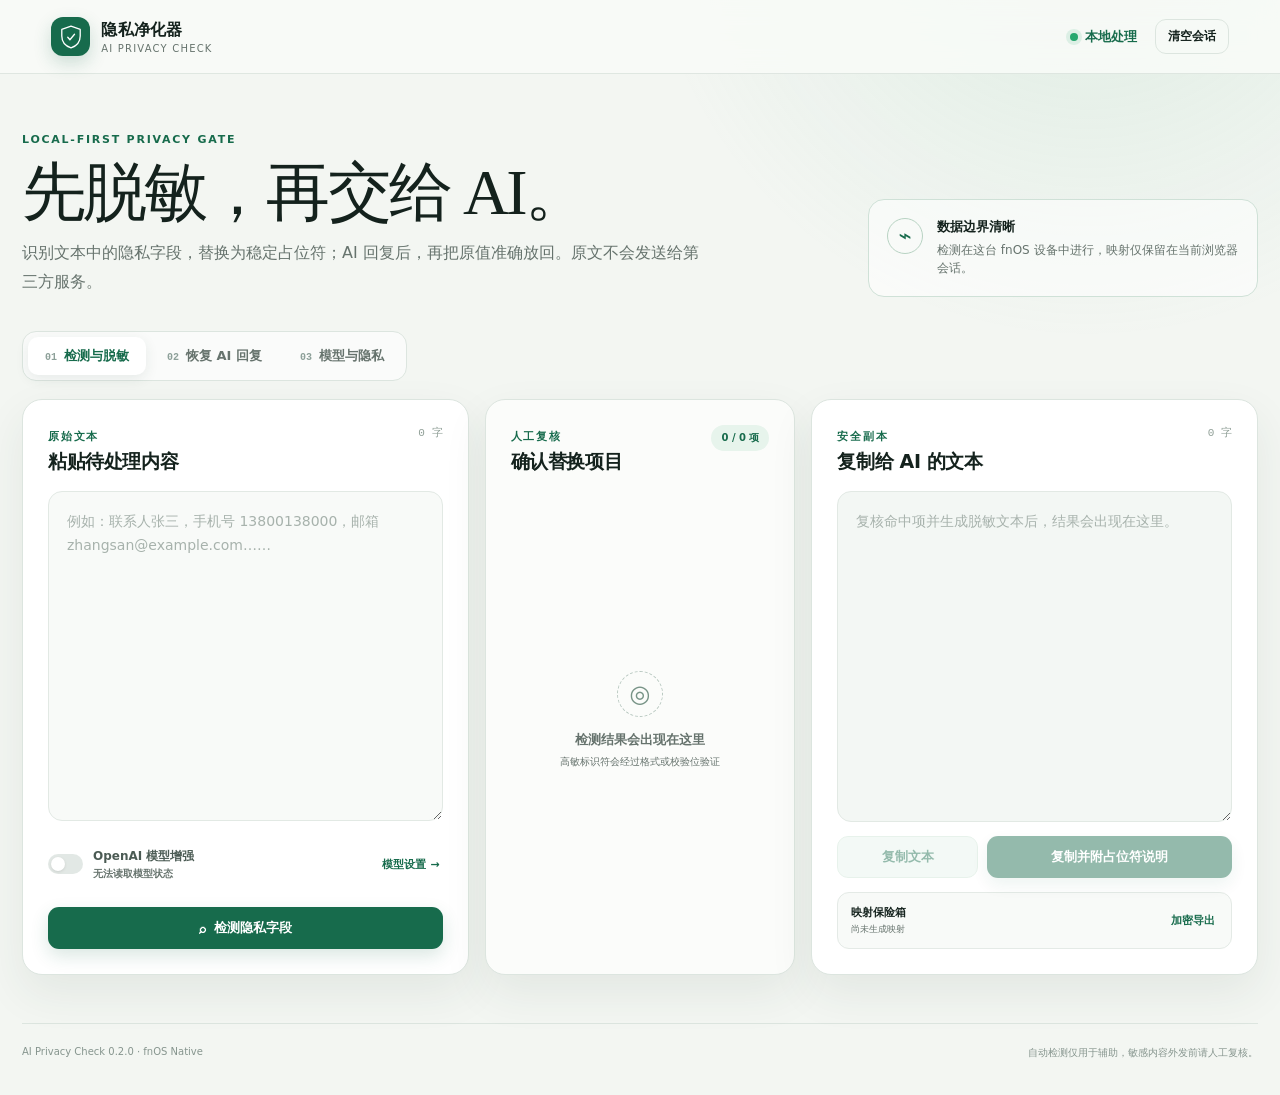
==== packaging/ai-privacy-check/app/server/web/index.html @ 6beb7c3d "feat: initial release of AI Privacy Check for fnOS (v0.2.0)" ====
<!doctype html>
<html lang="zh-CN">
  <head>
    <meta charset="utf-8" />
    <meta name="viewport" content="width=device-width, initial-scale=1" />
    <meta name="color-scheme" content="light" />
    <meta name="description" content="在 fnOS 本地检测、脱敏并恢复中英文隐私字段。" />
    <title>隐私净化器 · AI Privacy Check</title>
    <link rel="stylesheet" href="styles.css" />
    <script src="app.js" defer></script>
  </head>
  <body>
    <div class="page-shell">
      <header class="topbar">
        <a class="brand" href="./" aria-label="隐私净化器首页">
          <span class="brand-mark" aria-hidden="true">
            <svg viewBox="0 0 48 48" role="img">
              <path d="M24 4 41 10v12c0 11-6.8 18.5-17 22C13.8 40.5 7 33 7 22V10l17-6Z" />
              <path d="M18 24.5 22 29l8.5-10" />
            </svg>
          </span>
          <span><strong>隐私净化器</strong><small>AI Privacy Check</small></span>
        </a>
        <div class="topbar-actions">
          <span class="local-status"><i></i>本地处理</span>
          <button class="button button-ghost button-small" id="clearAllButton" type="button">清空会话</button>
        </div>
      </header>

      <main>
        <section class="hero">
          <div class="hero-copy">
            <span class="eyebrow">LOCAL-FIRST PRIVACY GATE</span>
            <h1>先脱敏，再交给 AI。</h1>
            <p>识别文本中的隐私字段，替换为稳定占位符；AI 回复后，再把原值准确放回。原文不会发送给第三方服务。</p>
          </div>
          <div class="privacy-proof" aria-label="隐私边界">
            <span class="proof-icon" aria-hidden="true">⌁</span>
            <div><strong>数据边界清晰</strong><small>检测在这台 fnOS 设备中进行，映射仅保留在当前浏览器会话。</small></div>
          </div>
        </section>

        <nav class="view-tabs" aria-label="工作区">
          <button class="view-tab is-active" data-view="mask" type="button"><span>01</span>检测与脱敏</button>
          <button class="view-tab" data-view="restore" type="button"><span>02</span>恢复 AI 回复</button>
          <button class="view-tab" data-view="model" type="button"><span>03</span>模型与隐私</button>
        </nav>

        <section class="view is-active" id="maskView">
          <div class="workspace-grid">
            <article class="panel input-panel">
              <div class="panel-heading">
                <div><span class="step-label">原始文本</span><h2>粘贴待处理内容</h2></div>
                <span class="counter" id="sourceCounter">0 字</span>
              </div>
              <textarea id="sourceText" spellcheck="false" placeholder="例如：联系人张三，手机号 13800138000，邮箱 zhangsan@example.com……"></textarea>
              <div class="engine-row">
                <label class="switch-label" for="useModelToggle">
                  <input id="useModelToggle" type="checkbox" disabled />
                  <span class="switch" aria-hidden="true"></span>
                  <span><strong>OpenAI 模型增强</strong><small id="modelInlineStatus">正在检查模型状态…</small></span>
                </label>
                <button class="text-button" id="goModelButton" type="button">模型设置 →</button>
              </div>
              <button class="button button-primary button-wide" id="detectButton" type="button">
                <span aria-hidden="true">⌕</span> 检测隐私字段
              </button>
            </article>

            <aside class="panel review-panel">
              <div class="panel-heading">
                <div><span class="step-label">人工复核</span><h2>确认替换项目</h2></div>
                <span class="count-pill" id="entityCount">0 项</span>
              </div>
              <div class="empty-state" id="entityEmpty">
                <span aria-hidden="true">◎</span>
                <p>检测结果会出现在这里</p>
                <small>高敏标识符会经过格式或校验位验证</small>
              </div>
              <div class="entity-list" id="entityList" aria-live="polite"></div>
              <div class="review-footer" id="reviewFooter" hidden>
                <button class="text-button" id="selectAllButton" type="button">全部选择</button>
                <button class="text-button" id="selectNoneButton" type="button">全部取消</button>
              </div>
            </aside>

            <article class="panel output-panel">
              <div class="panel-heading">
                <div><span class="step-label">安全副本</span><h2>复制给 AI 的文本</h2></div>
                <span class="counter" id="redactedCounter">0 字</span>
              </div>
              <textarea id="redactedText" readonly spellcheck="false" placeholder="复核命中项并生成脱敏文本后，结果会出现在这里。"></textarea>
              <div class="output-actions">
                <button class="button button-secondary" id="copyRedactedButton" type="button" disabled>复制文本</button>
                <button class="button button-primary" id="copyPromptButton" type="button" disabled>复制并附占位符说明</button>
              </div>
              <div class="vault-strip">
                <div><strong>映射保险箱</strong><small id="vaultSummary">尚未生成映射</small></div>
                <button class="text-button" id="exportVaultButton" type="button" disabled>加密导出</button>
              </div>
            </article>
          </div>
          <div class="notice" id="detectionNotice" hidden></div>
        </section>

        <section class="view" id="restoreView" hidden>
          <div class="restore-header">
            <div><span class="eyebrow">REHYDRATE SAFELY</span><h2>把隐私字段放回 AI 回复</h2><p>占位符必须保持原样。恢复在当前页面完成，不写入服务器数据库。</p></div>
            <span class="vault-badge" id="activeVaultBadge">当前会话：0 个映射</span>
          </div>
          <div class="restore-grid">
            <article class="panel">
              <div class="panel-heading"><div><span class="step-label">AI 回复</span><h2>粘贴包含占位符的回复</h2></div><span class="counter" id="replyCounter">0 字</span></div>
              <textarea id="replyText" spellcheck="false" placeholder="将 AI 返回的文本粘贴到这里……"></textarea>
              <button class="button button-primary button-wide" id="restoreButton" type="button">恢复隐私字段</button>
            </article>
            <article class="panel restored-panel">
              <div class="panel-heading"><div><span class="step-label">恢复结果</span><h2>仅在本地查看与复制</h2></div><span class="counter" id="restoredCounter">0 字</span></div>
              <textarea id="restoredText" readonly spellcheck="false" placeholder="恢复后的内容会出现在这里。"></textarea>
              <button class="button button-secondary button-wide" id="copyRestoredButton" type="button" disabled>复制恢复结果</button>
              <div class="restore-report" id="restoreReport" hidden></div>
            </article>
          </div>

          <details class="vault-import panel">
            <summary><span>没有当前映射？</span> 导入加密保险箱</summary>
            <div class="vault-form">
              <label>保险箱文件<input id="vaultFile" type="file" accept="application/json,.aipvault.json" /></label>
              <label>保险箱密码<input id="vaultPassword" type="password" autocomplete="new-password" placeholder="至少 10 个字符" /></label>
              <button class="button button-secondary" id="importVaultButton" type="button">解锁并导入</button>
            </div>
            <p class="form-help">保险箱使用 PBKDF2-SHA256 与 AES-256-GCM 加密。密码不会离开此浏览器页面，也无法找回。</p>
          </details>
        </section>

        <section class="view" id="modelView" hidden>
          <div class="model-grid">
            <article class="panel model-card">
              <span class="eyebrow">OPTIONAL LOCAL MODEL</span>
              <div class="model-title-row"><div><h2>OpenAI Privacy Filter</h2><p>1.5B 参数 MoE 隐私片段分类模型</p></div><span class="status-badge" id="modelStatusBadge">检查中</span></div>
              <div class="model-facts">
                <div><span>运行位置</span><strong>fnOS 本机</strong></div>
                <div><span>权重大小</span><strong>约 2.8 GB</strong></div>
                <div><span>运行设备</span><strong>CPU（默认）</strong></div>
                <div><span>许可证</span><strong>Apache-2.0</strong></div>
              </div>
              <p class="model-detail" id="modelDetail">正在读取模型状态…</p>
              <button class="button button-primary button-wide" id="installModelButton" type="button" disabled>安装模型增强</button>
              <p class="form-help">首次安装还会下载 PyTorch 等依赖，建议预留 4–8 GB 磁盘与至少 4 GB 可用内存。安装完成后可离线推理。</p>
            </article>
            <article class="panel boundary-card">
              <span class="eyebrow">PRIVACY BOUNDARY</span>
              <h2>这款应用会做什么</h2>
              <ul class="boundary-list">
                <li><span>01</span><div><strong>中文规则始终可用</strong><p>身份证、银行卡、手机号等高敏字段优先使用格式与校验位识别。</p></div></li>
                <li><span>02</span><div><strong>模型只接收本地文本</strong><p>模型权重从 Hugging Face 下载；检测时不会调用 Hugging Face 或 OpenAI API。</p></div></li>
                <li><span>03</span><div><strong>不会承诺 100% 漏检率</strong><p>姓名、地址和专业领域标识符可能漏检或误检，发送前必须人工复核。</p></div></li>
                <li><span>04</span><div><strong>不保存原文与回复</strong><p>服务不建立文本数据库、不记录请求正文；刷新页面会丢失当前映射。</p></div></li>
              </ul>
            </article>
          </div>
          <details class="install-log panel" id="installLogPanel">
            <summary>模型安装日志</summary>
            <pre id="installLog">暂无日志</pre>
          </details>
        </section>
      </main>

      <footer><span>AI Privacy Check 0.2.0 · fnOS Native</span><span>自动检测仅用于辅助，敏感内容外发前请人工复核。</span></footer>
    </div>

    <dialog id="exportDialog">
      <form method="dialog" class="dialog-card">
        <button class="dialog-close" value="cancel" aria-label="关闭">×</button>
        <span class="eyebrow">ENCRYPTED VAULT</span>
        <h2>加密导出映射保险箱</h2>
        <p>用于稍后或在另一台设备恢复占位符。文件中不包含明文隐私字段。</p>
        <label>设置保险箱密码<input id="exportPassword" type="password" autocomplete="new-password" minlength="10" placeholder="至少 10 个字符" /></label>
        <label>再次输入密码<input id="exportPasswordConfirm" type="password" autocomplete="new-password" minlength="10" placeholder="再次输入" /></label>
        <div class="dialog-actions"><button class="button button-ghost" value="cancel">取消</button><button class="button button-primary" id="confirmExportButton" type="button">加密并下载</button></div>
      </form>
    </dialog>
    <div class="toast" id="toast" role="status" aria-live="polite"></div>
  </body>
</html>
---- packaging/ai-privacy-check/app/server/web/styles.css ----
:root {
  --ink: #14221d;
  --muted: #66736d;
  --line: #dce5df;
  --paper: #ffffff;
  --canvas: #f3f6f2;
  --green: #176b4c;
  --green-dark: #0e5138;
  --green-pale: #e7f4ec;
  --amber: #a45f08;
  --amber-pale: #fff3dc;
  --red: #a23b38;
  --shadow: 0 18px 45px rgba(36, 64, 51, 0.08);
  --radius: 20px;
  font-family: Inter, "SF Pro Display", "PingFang SC", "Microsoft YaHei", system-ui, sans-serif;
}

* { box-sizing: border-box; }
[hidden] { display: none !important; }
body { margin: 0; color: var(--ink); background: var(--canvas); min-width: 320px; }
button, textarea, input { font: inherit; }
button { color: inherit; }
.page-shell { min-height: 100vh; background: radial-gradient(circle at 85% -10%, rgba(121, 188, 153, .18), transparent 28rem), var(--canvas); }
.topbar { height: 74px; padding: 0 clamp(22px, 4vw, 64px); display: flex; align-items: center; justify-content: space-between; border-bottom: 1px solid rgba(30, 75, 53, .11); background: rgba(249, 251, 248, .88); backdrop-filter: blur(14px); position: sticky; top: 0; z-index: 10; }
.brand { display: inline-flex; gap: 11px; align-items: center; color: inherit; text-decoration: none; }
.brand-mark { width: 39px; height: 39px; display: grid; place-items: center; border-radius: 12px; background: var(--green); color: white; box-shadow: 0 7px 18px rgba(23, 107, 76, .2); }
.brand-mark svg { width: 26px; fill: none; stroke: currentColor; stroke-width: 2.4; stroke-linecap: round; stroke-linejoin: round; }
.brand strong, .brand small { display: block; }
.brand strong { font-size: 16px; letter-spacing: .02em; }
.brand small { margin-top: 2px; color: var(--muted); font-size: 10px; letter-spacing: .12em; text-transform: uppercase; }
.topbar-actions { display: flex; align-items: center; gap: 18px; }
.local-status { display: inline-flex; align-items: center; gap: 7px; font-size: 13px; color: var(--green); font-weight: 650; }
.local-status i { width: 8px; height: 8px; border-radius: 50%; background: #25a76e; box-shadow: 0 0 0 4px rgba(37, 167, 110, .12); }
main { width: min(1480px, calc(100% - 44px)); margin: 0 auto; padding: 54px 0 48px; }
.hero { display: flex; justify-content: space-between; align-items: end; gap: 32px; margin-bottom: 34px; }
.hero-copy { max-width: 740px; }
.eyebrow, .step-label { color: var(--green); font-size: 11px; line-height: 1.3; letter-spacing: .16em; font-weight: 800; text-transform: uppercase; }
.hero h1 { margin: 12px 0 13px; font-family: Georgia, "Noto Serif SC", serif; font-weight: 500; font-size: clamp(38px, 5vw, 65px); letter-spacing: -.045em; line-height: 1.05; }
.hero p { margin: 0; max-width: 680px; font-size: 16px; line-height: 1.8; color: var(--muted); }
.privacy-proof { width: min(390px, 32vw); display: flex; gap: 14px; padding: 18px; border: 1px solid #cfe1d7; border-radius: 16px; background: rgba(255,255,255,.58); }
.proof-icon { flex: 0 0 36px; height: 36px; display: grid; place-items: center; color: var(--green); border: 1px solid #b8d3c3; border-radius: 50%; font-size: 22px; }
.privacy-proof strong, .privacy-proof small { display: block; }
.privacy-proof strong { font-size: 13px; }
.privacy-proof small { margin-top: 5px; color: var(--muted); font-size: 12px; line-height: 1.55; }
.view-tabs { display: flex; gap: 4px; padding: 5px; width: fit-content; margin-bottom: 18px; border: 1px solid var(--line); background: rgba(255,255,255,.62); border-radius: 14px; }
.view-tab { padding: 10px 17px; border: 0; border-radius: 10px; background: transparent; cursor: pointer; font-weight: 680; font-size: 13px; color: var(--muted); transition: .18s ease; }
.view-tab span { margin-right: 7px; font-family: ui-monospace, monospace; font-size: 10px; color: #8da099; }
.view-tab:hover { color: var(--ink); background: rgba(255,255,255,.7); }
.view-tab.is-active { color: var(--green); background: var(--paper); box-shadow: 0 4px 14px rgba(35, 64, 51, .09); }
.view[hidden] { display: none; }
.workspace-grid { display: grid; grid-template-columns: minmax(0, 1.12fr) minmax(300px, .78fr) minmax(0, 1.12fr); gap: 16px; align-items: stretch; }
.panel { background: var(--paper); border: 1px solid var(--line); border-radius: var(--radius); box-shadow: var(--shadow); }
.workspace-grid > .panel { min-height: 560px; padding: 25px; display: flex; flex-direction: column; }
.panel-heading { display: flex; align-items: start; justify-content: space-between; gap: 18px; margin-bottom: 17px; }
.panel-heading h2, .restore-header h2, .model-card h2, .boundary-card h2, dialog h2 { margin: 5px 0 0; font-size: 19px; line-height: 1.3; letter-spacing: -.02em; }
.counter { color: #91a098; font-family: ui-monospace, SFMono-Regular, monospace; font-size: 11px; white-space: nowrap; }
textarea { width: 100%; min-height: 330px; flex: 1; resize: vertical; padding: 18px; color: var(--ink); background: #f8faf8; border: 1px solid #e2e9e4; border-radius: 14px; outline: none; line-height: 1.7; font-size: 14px; transition: .18s ease; }
textarea:focus { border-color: #72aa8d; box-shadow: 0 0 0 4px rgba(52, 135, 94, .1); background: white; }
textarea::placeholder, input::placeholder { color: #a7b2ac; }
textarea[readonly] { background: #f3f7f4; }
.engine-row { min-height: 58px; margin: 14px 0; display: flex; align-items: center; justify-content: space-between; gap: 12px; }
.switch-label { display: flex; align-items: center; gap: 10px; cursor: pointer; }
.switch-label input { position: absolute; opacity: 0; pointer-events: none; }
.switch { width: 35px; height: 20px; padding: 3px; border-radius: 999px; background: #ccd7d1; transition: .2s ease; }
.switch::after { content: ""; display: block; width: 14px; height: 14px; border-radius: 50%; background: white; box-shadow: 0 1px 3px rgba(0,0,0,.22); transition: .2s ease; }
.switch-label input:checked + .switch { background: var(--green); }
.switch-label input:checked + .switch::after { transform: translateX(15px); }
.switch-label input:focus-visible + .switch { outline: 3px solid rgba(23,107,76,.2); }
.switch-label input:disabled + .switch { opacity: .55; }
.switch-label strong, .switch-label small { display: block; }
.switch-label strong { font-size: 12px; }
.switch-label small { margin-top: 2px; color: var(--muted); font-size: 10px; }
.button { display: inline-flex; align-items: center; justify-content: center; gap: 8px; border: 1px solid transparent; border-radius: 11px; padding: 11px 16px; cursor: pointer; font-size: 13px; font-weight: 730; transition: transform .16s ease, background .16s ease, opacity .16s ease; }
.button:hover:not(:disabled) { transform: translateY(-1px); }
.button:active:not(:disabled) { transform: translateY(0); }
.button:disabled { opacity: .46; cursor: not-allowed; }
.button-primary { color: white; background: var(--green); box-shadow: 0 7px 18px rgba(23,107,76,.16); }
.button-primary:hover:not(:disabled) { background: var(--green-dark); }
.button-secondary { color: var(--green); background: var(--green-pale); border-color: #cce3d5; }
.button-ghost { background: transparent; border-color: var(--line); }
.button-small { padding: 8px 12px; font-size: 12px; }
.button-wide { width: 100%; }
.text-button { padding: 3px; border: 0; background: transparent; color: var(--green); cursor: pointer; font-size: 11px; font-weight: 720; white-space: nowrap; }
.count-pill, .vault-badge, .status-badge { display: inline-flex; align-items: center; border-radius: 999px; padding: 6px 10px; color: var(--green); background: var(--green-pale); font-size: 10px; font-weight: 760; white-space: nowrap; }
.review-panel { background: #fbfcfa; }
.empty-state { flex: 1; display: grid; place-content: center; text-align: center; color: var(--muted); }
.empty-state span { width: 46px; height: 46px; display: grid; place-items: center; margin: 0 auto 8px; border: 1px dashed #b8c8c0; border-radius: 50%; color: #789487; font-size: 24px; }
.empty-state p { margin: 6px 0; font-size: 13px; font-weight: 680; }
.empty-state small { font-size: 10px; }
.entity-list { display: flex; flex-direction: column; gap: 9px; overflow: auto; max-height: 435px; padding-right: 3px; }
.entity-card { display: grid; grid-template-columns: 20px 1fr; gap: 9px; padding: 11px; border: 1px solid #e1e8e3; border-radius: 12px; background: white; }
.entity-card:has(input[type="checkbox"]:checked) { border-color: #bdd8c8; background: #f7fbf8; }
.entity-card input[type="checkbox"] { width: 15px; height: 15px; margin-top: 3px; accent-color: var(--green); }
.entity-main { min-width: 0; }
.entity-top { display: flex; justify-content: space-between; align-items: center; gap: 8px; }
.entity-type { color: var(--green); font-size: 10px; font-weight: 790; }
.entity-score { color: #8c9b94; font-family: ui-monospace, monospace; font-size: 9px; }
.entity-value { display: block; margin: 5px 0 7px; overflow: hidden; text-overflow: ellipsis; white-space: nowrap; font-size: 12px; font-weight: 650; }
.entity-replacement { width: 100%; height: 30px; padding: 5px 8px; border: 1px solid #dce6e0; border-radius: 7px; color: #426458; background: white; font-family: ui-monospace, "PingFang SC", monospace; font-size: 9px; outline: none; }
.entity-replacement:focus { border-color: #70a98b; }
.source-tags { margin-top: 5px; color: #93a199; font-size: 9px; }
.review-footer { margin-top: auto; padding-top: 14px; display: flex; justify-content: space-between; }
.output-actions { display: grid; grid-template-columns: .8fr 1.4fr; gap: 9px; margin-top: 14px; }
.vault-strip { margin-top: 14px; padding: 12px 13px; display: flex; justify-content: space-between; align-items: center; gap: 10px; border-radius: 12px; background: #f8faf8; border: 1px solid #e4eae6; }
.vault-strip strong, .vault-strip small { display: block; }
.vault-strip strong { font-size: 11px; }
.vault-strip small { margin-top: 3px; color: var(--muted); font-size: 9px; }
.notice { margin-top: 14px; padding: 13px 16px; border-radius: 12px; border: 1px solid #efd49e; color: #744606; background: var(--amber-pale); font-size: 12px; line-height: 1.6; }
.notice.is-error { border-color: #e7b9b6; color: var(--red); background: #fff0ef; }
.restore-header { display: flex; align-items: end; justify-content: space-between; gap: 24px; padding: 22px 4px 20px; }
.restore-header h2 { font-size: 28px; }
.restore-header p { margin: 8px 0 0; color: var(--muted); font-size: 13px; }
.restore-grid { display: grid; grid-template-columns: 1fr 1fr; gap: 16px; }
.restore-grid .panel { min-height: 490px; padding: 25px; display: flex; flex-direction: column; }
.restore-grid textarea { min-height: 310px; margin-bottom: 14px; }
.restore-report { margin-top: 12px; color: var(--muted); font-size: 11px; line-height: 1.55; }
.restore-report.is-warning { color: var(--amber); }
.vault-import { margin-top: 16px; padding: 0; box-shadow: none; }
.vault-import summary, .install-log summary { padding: 18px 22px; cursor: pointer; font-size: 12px; font-weight: 680; }
.vault-import summary span { color: var(--muted); font-weight: 500; }
.vault-form { display: grid; grid-template-columns: 1fr 1fr auto; gap: 12px; align-items: end; padding: 0 22px 5px; }
label { display: grid; gap: 6px; font-size: 11px; font-weight: 680; color: #4b5b54; }
input[type="password"], input[type="file"] { width: 100%; min-height: 40px; padding: 8px 11px; border: 1px solid var(--line); border-radius: 9px; background: white; outline: none; font-size: 12px; }
input:focus { border-color: #72aa8d; box-shadow: 0 0 0 3px rgba(52,135,94,.08); }
.form-help { margin: 9px 22px 19px; color: var(--muted); font-size: 10px; line-height: 1.55; }
.model-grid { display: grid; grid-template-columns: 1.05fr .95fr; gap: 16px; }
.model-grid > .panel { min-height: 480px; padding: 30px; }
.model-title-row { display: flex; align-items: start; justify-content: space-between; gap: 20px; margin: 12px 0 28px; }
.model-title-row h2 { font-size: 27px; }
.model-title-row p { margin: 7px 0 0; color: var(--muted); font-size: 12px; }
.status-badge { color: var(--amber); background: var(--amber-pale); }
.status-badge.is-ready { color: var(--green); background: var(--green-pale); }
.status-badge.is-error { color: var(--red); background: #fff0ef; }
.model-facts { display: grid; grid-template-columns: repeat(2, 1fr); border: 1px solid var(--line); border-radius: 14px; overflow: hidden; }
.model-facts div { padding: 14px; background: #f9fbf9; border-right: 1px solid var(--line); border-bottom: 1px solid var(--line); }
.model-facts div:nth-child(2n) { border-right: 0; }
.model-facts div:nth-child(n+3) { border-bottom: 0; }
.model-facts span, .model-facts strong { display: block; }
.model-facts span { color: var(--muted); font-size: 9px; letter-spacing: .05em; text-transform: uppercase; }
.model-facts strong { margin-top: 5px; font-size: 12px; }
.model-detail { min-height: 45px; margin: 24px 0 16px; color: var(--muted); font-size: 12px; line-height: 1.65; }
.model-card .form-help { margin: 11px 2px 0; }
.boundary-card h2 { margin: 11px 0 22px; font-size: 25px; }
.boundary-list { display: grid; gap: 0; margin: 0; padding: 0; list-style: none; }
.boundary-list li { display: grid; grid-template-columns: 35px 1fr; gap: 12px; padding: 15px 0; border-top: 1px solid var(--line); }
.boundary-list li > span { color: #91a49a; font-family: ui-monospace, monospace; font-size: 10px; }
.boundary-list strong { font-size: 12px; }
.boundary-list p { margin: 5px 0 0; color: var(--muted); font-size: 11px; line-height: 1.55; }
.install-log { margin-top: 16px; box-shadow: none; }
.install-log pre { margin: 0 22px 20px; padding: 15px; max-height: 230px; overflow: auto; border-radius: 10px; color: #b9ddc9; background: #15251e; font: 10px/1.65 ui-monospace, SFMono-Regular, monospace; white-space: pre-wrap; }
footer { width: min(1480px, calc(100% - 44px)); margin: 0 auto; padding: 22px 0 35px; display: flex; justify-content: space-between; gap: 20px; border-top: 1px solid var(--line); color: #86958e; font-size: 10px; }
dialog { width: min(460px, calc(100% - 30px)); padding: 0; border: 0; border-radius: 20px; color: var(--ink); box-shadow: 0 32px 100px rgba(15,44,31,.25); }
dialog::backdrop { background: rgba(13,30,22,.48); backdrop-filter: blur(4px); }
.dialog-card { position: relative; display: grid; gap: 15px; padding: 30px; }
.dialog-card p { margin: -7px 0 3px; color: var(--muted); font-size: 12px; line-height: 1.6; }
.dialog-close { position: absolute; right: 17px; top: 14px; border: 0; background: transparent; color: var(--muted); font-size: 25px; cursor: pointer; }
.dialog-actions { display: flex; justify-content: flex-end; gap: 8px; margin-top: 4px; }
.toast { position: fixed; left: 50%; bottom: 28px; z-index: 30; transform: translate(-50%, 30px); padding: 10px 15px; border-radius: 10px; color: white; background: #183329; box-shadow: 0 12px 35px rgba(0,0,0,.2); font-size: 12px; opacity: 0; pointer-events: none; transition: .22s ease; }
.toast.is-visible { opacity: 1; transform: translate(-50%, 0); }

@media (max-width: 1080px) {
  .workspace-grid { grid-template-columns: 1fr 1fr; }
  .review-panel { grid-column: 1 / -1; grid-row: 2; min-height: auto !important; }
  .entity-list { display: grid; grid-template-columns: repeat(2, 1fr); max-height: none; }
  .model-grid { grid-template-columns: 1fr; }
}

@media (max-width: 720px) {
  .topbar { height: 66px; padding: 0 16px; }
  .button-small, .local-status { display: none; }
  main { width: min(100% - 24px, 1480px); padding-top: 34px; }
  .hero { display: block; }
  .privacy-proof { width: 100%; margin-top: 22px; }
  .view-tabs { width: 100%; overflow-x: auto; }
  .view-tab { flex: 1; min-width: max-content; padding: 10px; }
  .workspace-grid, .restore-grid { grid-template-columns: 1fr; }
  .review-panel { grid-column: auto; grid-row: auto; }
  .workspace-grid > .panel, .restore-grid .panel { min-height: 480px; padding: 20px; }
  .entity-list { grid-template-columns: 1fr; }
  .restore-header { display: block; }
  .vault-badge { margin-top: 16px; }
  .vault-form { grid-template-columns: 1fr; }
  .model-grid > .panel { padding: 22px; }
  footer { width: calc(100% - 24px); display: grid; }
}
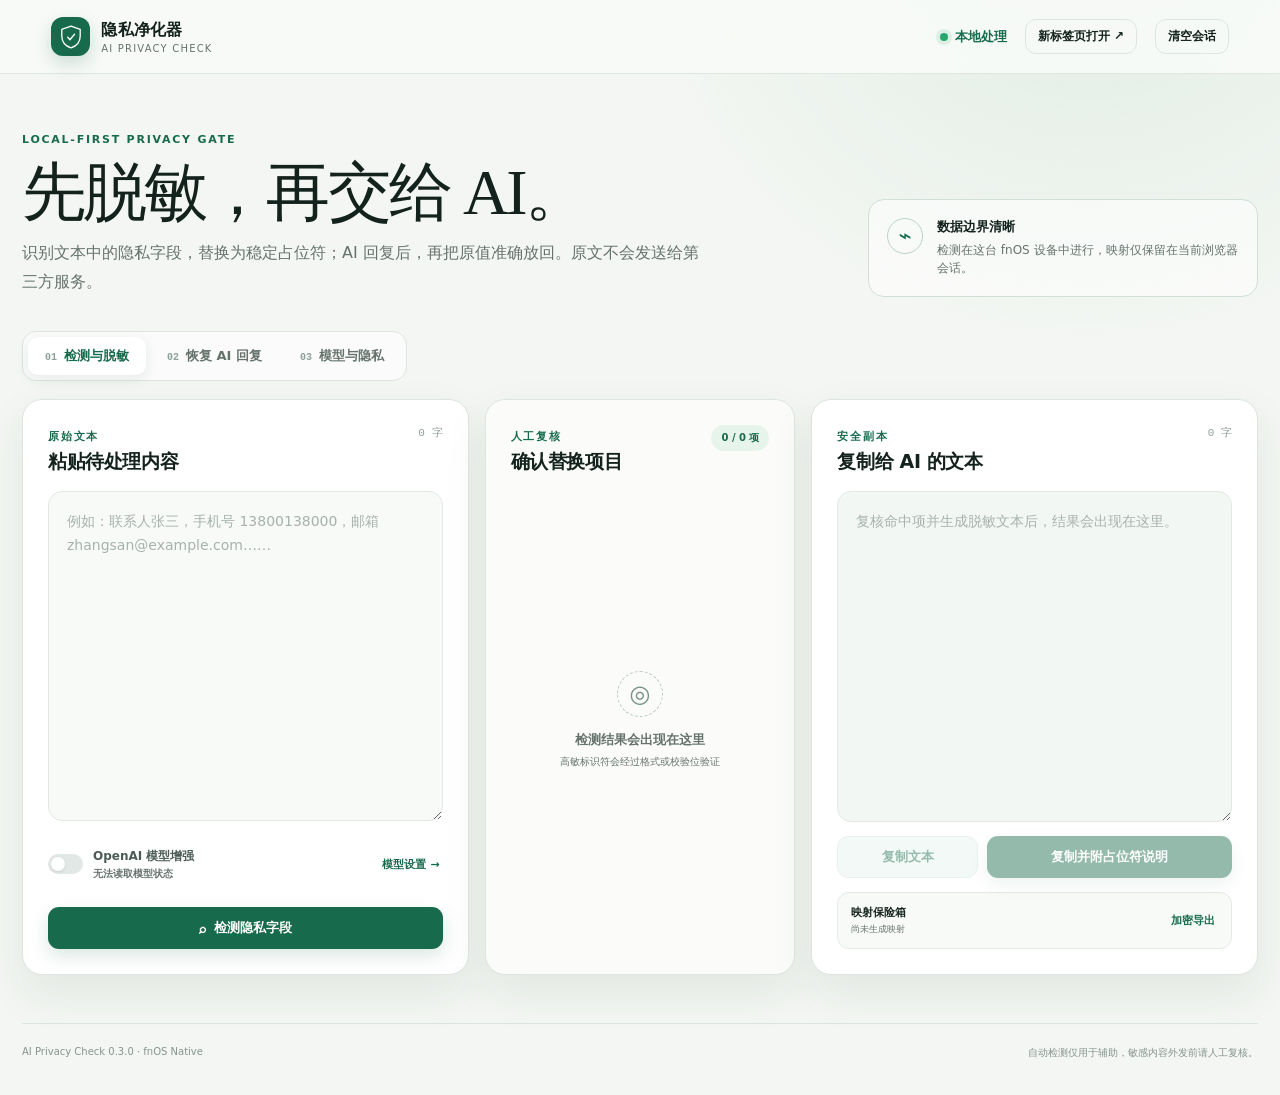
==== commit 61bd6fdb: "feat: upgrade to v0.3.0 with three-tier detection, GPU support, model lifecycle, and false-positive " ====
--- a/packaging/ai-privacy-check/app/server/web/index.html
+++ b/packaging/ai-privacy-check/app/server/web/index.html
@@ -23,6 +23,7 @@
         </a>
         <div class="topbar-actions">
           <span class="local-status"><i></i>本地处理</span>
+          <button class="button button-ghost button-small" id="openNewTabButton" type="button" title="在浏览器新标签页中打开">新标签页打开 ↗</button>
           <button class="button button-ghost button-small" id="clearAllButton" type="button">清空会话</button>
         </div>
       </header>
@@ -104,28 +105,31 @@
         </section>
 
         <section class="view" id="restoreView" hidden>
-          <div class="restore-header">
-            <div><span class="eyebrow">REHYDRATE SAFELY</span><h2>把隐私字段放回 AI 回复</h2><p>占位符必须保持原样。恢复在当前页面完成，不写入服务器数据库。</p></div>
-            <span class="vault-badge" id="activeVaultBadge">当前会话：0 个映射</span>
-          </div>
-          <div class="restore-grid">
+          <div class="workspace-grid">
             <article class="panel">
-              <div class="panel-heading"><div><span class="step-label">AI 回复</span><h2>粘贴包含占位符的回复</h2></div><span class="counter" id="replyCounter">0 字</span></div>
-              <textarea id="replyText" spellcheck="false" placeholder="将 AI 返回的文本粘贴到这里……"></textarea>
-              <button class="button button-primary button-wide" id="restoreButton" type="button">恢复隐私字段</button>
-            </article>
-            <article class="panel restored-panel">
-              <div class="panel-heading"><div><span class="step-label">恢复结果</span><h2>仅在本地查看与复制</h2></div><span class="counter" id="restoredCounter">0 字</span></div>
-              <textarea id="restoredText" readonly spellcheck="false" placeholder="恢复后的内容会出现在这里。"></textarea>
-              <button class="button button-secondary button-wide" id="copyRestoredButton" type="button" disabled>复制恢复结果</button>
-              <div class="restore-report" id="restoreReport" hidden></div>
+              <div class="panel-heading">
+                <div><span class="step-label">AI 回复文本</span><h2>粘贴包含占位符的回答</h2></div>
+              </div>
+              <textarea id="aiReplyText" spellcheck="false" placeholder="粘贴大模型回复的内容（例如：已收到 ⟦姓名_01_B94F⟧ 的申请……）"></textarea>
+              <div class="output-actions">
+                <button class="button button-primary" id="restoreButton" type="button">恢复原始真实字段</button>
+              </div>
+            </article>
+            <article class="panel">
+              <div class="panel-heading">
+                <div><span class="step-label">最终原值恢复</span><h2>放回敏感信息的完整文本</h2></div>
+              </div>
+              <textarea id="restoredText" readonly placeholder="点击恢复后，占位符将在此被精确还原为真实的个人信息……"></textarea>
+              <div class="output-actions">
+                <button class="button button-secondary" id="copyRestoredButton" type="button">复制恢复文本</button>
+              </div>
             </article>
           </div>
 
           <details class="vault-import panel">
-            <summary><span>没有当前映射？</span> 导入加密保险箱</summary>
-            <div class="vault-form">
-              <label>保险箱文件<input id="vaultFile" type="file" accept="application/json,.aipvault.json" /></label>
+            <summary>使用已导出的保险箱文件跨会话恢复</summary>
+            <div class="vault-import-form">
+              <label>保险箱文件 (.aipvault.json)<input id="vaultFile" type="file" accept=".json,application/json" /></label>
               <label>保险箱密码<input id="vaultPassword" type="password" autocomplete="new-password" placeholder="至少 10 个字符" /></label>
               <button class="button button-secondary" id="importVaultButton" type="button">解锁并导入</button>
             </div>
@@ -135,38 +139,80 @@
 
         <section class="view" id="modelView" hidden>
           <div class="model-grid">
+            <article class="panel model-card">
+              <span class="eyebrow">COMPUTE DEVICE</span>
+              <div class="model-title-row">
+                <div><h2>计算设备管理</h2><p>NVIDIA CUDA / CPU 自动检测与安全降级</p></div>
+                <span class="status-badge" id="deviceStatusBadge">检测中</span>
+              </div>
+              <div class="device-controls" style="margin: 12px 0;">
+                <label style="display:flex; align-items:center; gap:8px; font-weight:600; font-size:13px;">
+                  推理目标设备:
+                  <select id="deviceSelect" style="padding:4px 8px; border-radius:6px; border:1px solid var(--line);">
+                    <option value="auto">Auto（优先使用 CUDA）</option>
+                    <option value="cpu">强制 CPU</option>
+                    <option value="cuda">强制 NVIDIA CUDA</option>
+                  </select>
+                </label>
+              </div>
+              <p class="model-detail" id="deviceDetail">正在检测硬件环境…</p>
+            </article>
+
             <article class="panel model-card">
               <span class="eyebrow">OPTIONAL LOCAL MODEL</span>
               <div class="model-title-row"><div><h2>OpenAI Privacy Filter</h2><p>1.5B 参数 MoE 隐私片段分类模型</p></div><span class="status-badge" id="modelStatusBadge">检查中</span></div>
               <div class="model-facts">
                 <div><span>运行位置</span><strong>fnOS 本机</strong></div>
                 <div><span>权重大小</span><strong>约 2.8 GB</strong></div>
-                <div><span>运行设备</span><strong>CPU（默认）</strong></div>
+                <div><span>当前设备</span><strong id="modelActiveDevice">CPU</strong></div>
                 <div><span>许可证</span><strong>Apache-2.0</strong></div>
               </div>
               <p class="model-detail" id="modelDetail">正在读取模型状态…</p>
-              <button class="button button-primary button-wide" id="installModelButton" type="button" disabled>安装模型增强</button>
-              <p class="form-help">首次安装还会下载 PyTorch 等依赖，建议预留 4–8 GB 磁盘与至少 4 GB 可用内存。安装完成后可离线推理。</p>
-            </article>
+              <div style="display: flex; gap: 8px; flex-wrap: wrap;">
+                <button class="button button-primary" id="installModelButton" type="button" disabled>在线安装增强模型</button>
+                <button class="button button-ghost" id="uninstallModelButton" type="button" style="display:none;">卸载本地模型</button>
+                <button class="button button-ghost" id="reloadModelButton" type="button">重载模型单例</button>
+              </div>
+              <p class="form-help">支持在线下载，也支持从 NAS 授权目录手动导入已下载好的权重。</p>
+            </article>
+
+            <article class="panel model-card">
+              <span class="eyebrow">LOCAL MANUAL IMPORT</span>
+              <div class="model-title-row"><div><h2>手动导入已有模型</h2><p>无需外网，从 fnOS 授权目录原子导入</p></div></div>
+              <div style="display:flex; flex-direction:column; gap:10px; margin-top:10px;">
+                <label style="font-size:12px;">模型类型
+                  <select id="importModelType" style="width:100%; padding:6px; border-radius:6px; border:1px solid var(--line); margin-top:4px;">
+                    <option value="privacy-filter">OpenAI Privacy Filter (含 config.json 和 safetensors)</option>
+                    <option value="chinese-ie">Chinese IE / UIE 模型目录</option>
+                  </select>
+                </label>
+                <label style="font-size:12px;">授权路径
+                  <input id="importSourcePath" type="text" placeholder="例如：/var/apps/ai-privacy-check/shares/models/privacy-filter" style="width:100%; padding:6px; border-radius:6px; border:1px solid var(--line); margin-top:4px;" />
+                </label>
+                <button class="button button-secondary" id="confirmImportButton" type="button">校验并导入模型</button>
+              </div>
+              <p class="form-help">符合 fnOS ACL 授权体系，package 用户只访问获授权目录，导入过程不中断现有服务。</p>
+            </article>
+
             <article class="panel boundary-card">
               <span class="eyebrow">PRIVACY BOUNDARY</span>
               <h2>这款应用会做什么</h2>
               <ul class="boundary-list">
                 <li><span>01</span><div><strong>中文规则始终可用</strong><p>身份证、银行卡、手机号等高敏字段优先使用格式与校验位识别。</p></div></li>
-                <li><span>02</span><div><strong>模型只接收本地文本</strong><p>模型权重从 Hugging Face 下载；检测时不会调用 Hugging Face 或 OpenAI API。</p></div></li>
+                <li><span>02</span><div><strong>模型只接收本地文本</strong><p>模型权重从 Hugging Face 下载或本地导入；检测时不会调用任何云端 API。</p></div></li>
                 <li><span>03</span><div><strong>不会承诺 100% 漏检率</strong><p>姓名、地址和专业领域标识符可能漏检或误检，发送前必须人工复核。</p></div></li>
                 <li><span>04</span><div><strong>不保存原文与回复</strong><p>服务不建立文本数据库、不记录请求正文；刷新页面会丢失当前映射。</p></div></li>
               </ul>
             </article>
           </div>
           <details class="install-log panel" id="installLogPanel">
-            <summary>模型安装日志</summary>
+            <summary>模型安装与管理日志</summary>
             <pre id="installLog">暂无日志</pre>
           </details>
         </section>
       </main>
 
-      <footer><span>AI Privacy Check 0.2.0 · fnOS Native</span><span>自动检测仅用于辅助，敏感内容外发前请人工复核。</span></footer>
+      <footer><span>AI Privacy Check 0.3.0 · fnOS Native</span><span>自动检测仅用于辅助，敏感内容外发前请人工复核。</span></footer>
     </div>
 
     <dialog id="exportDialog">
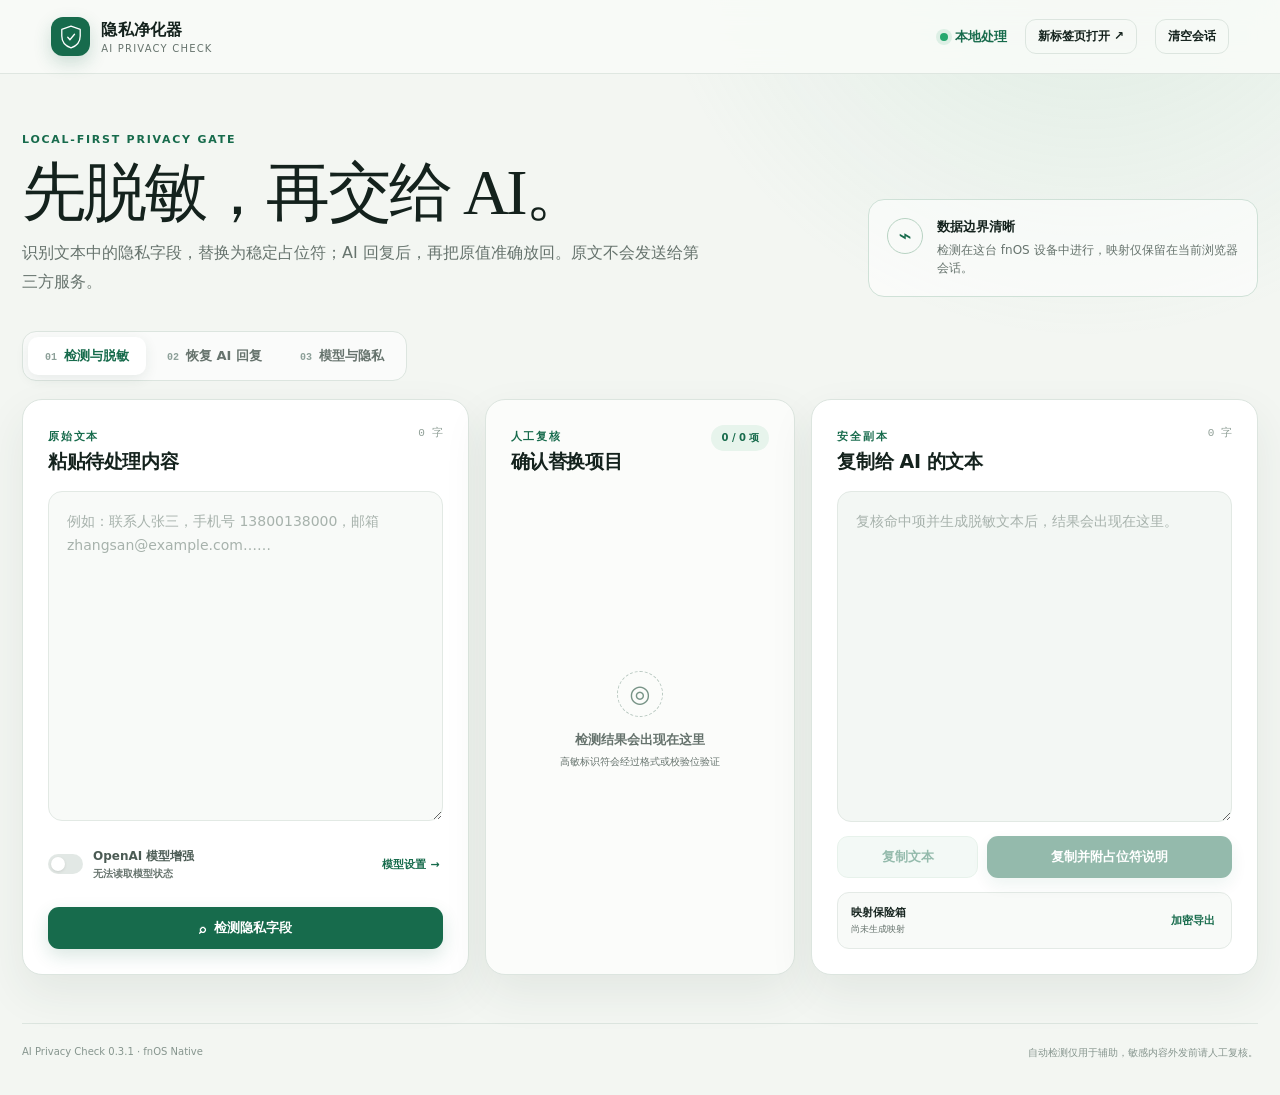
==== commit f6e6b364: "chore: bump version to 0.3.1 and build fpk package" ====
--- a/packaging/ai-privacy-check/app/server/web/index.html
+++ b/packaging/ai-privacy-check/app/server/web/index.html
@@ -212,7 +212,7 @@
         </section>
       </main>
 
-      <footer><span>AI Privacy Check 0.3.0 · fnOS Native</span><span>自动检测仅用于辅助，敏感内容外发前请人工复核。</span></footer>
+      <footer><span>AI Privacy Check 0.3.1 · fnOS Native</span><span>自动检测仅用于辅助，敏感内容外发前请人工复核。</span></footer>
     </div>
 
     <dialog id="exportDialog">
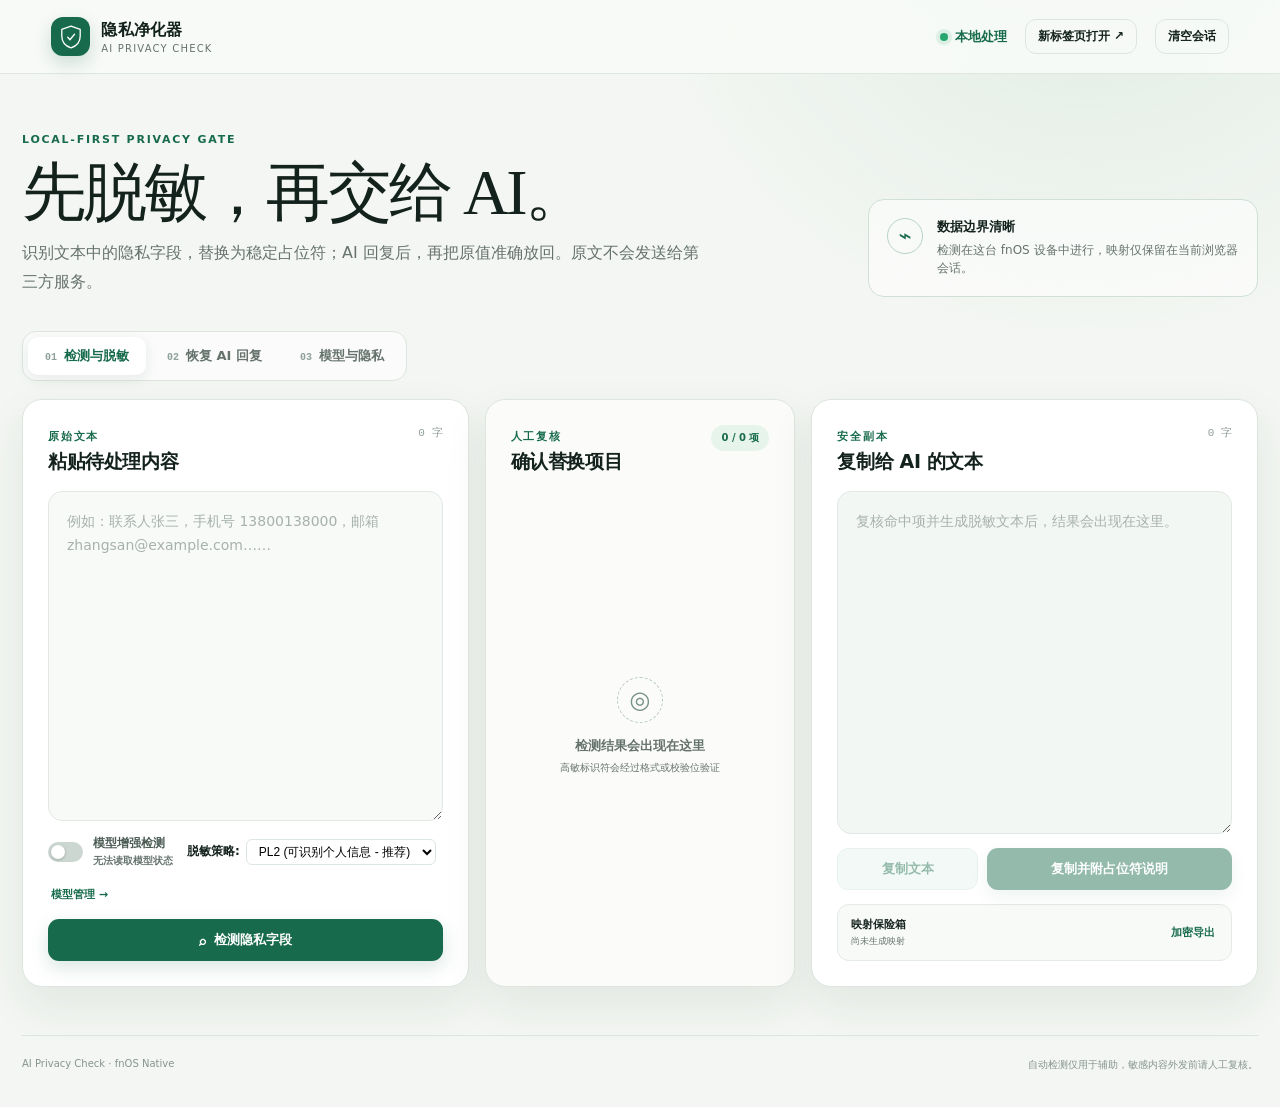
==== commit 72a513df: "feat(core): refactor to pluggable detector registry, ModelScope catalog, span resolver, and PL taxon" ====
--- a/packaging/ai-privacy-check/app/server/web/index.html
+++ b/packaging/ai-privacy-check/app/server/web/index.html
@@ -55,13 +55,24 @@
                 <span class="counter" id="sourceCounter">0 字</span>
               </div>
               <textarea id="sourceText" spellcheck="false" placeholder="例如：联系人张三，手机号 13800138000，邮箱 zhangsan@example.com……"></textarea>
-              <div class="engine-row">
-                <label class="switch-label" for="useModelToggle">
-                  <input id="useModelToggle" type="checkbox" disabled />
-                  <span class="switch" aria-hidden="true"></span>
-                  <span><strong>OpenAI 模型增强</strong><small id="modelInlineStatus">正在检查模型状态…</small></span>
-                </label>
-                <button class="text-button" id="goModelButton" type="button">模型设置 →</button>
+              <div class="engine-row" style="display:flex; gap:16px; align-items:center; justify-content:space-between; flex-wrap:wrap;">
+                <div style="display:flex; gap:14px; align-items:center; flex-wrap:wrap;">
+                  <label class="switch-label" for="useModelToggle">
+                    <input id="useModelToggle" type="checkbox" />
+                    <span class="switch" aria-hidden="true"></span>
+                    <span><strong>模型增强检测</strong><small id="modelInlineStatus">正在检查模型状态…</small></span>
+                  </label>
+                  <label style="display:flex; align-items:center; gap:6px; font-size:12px; font-weight:600; color:var(--text);">
+                    脱敏策略:
+                    <select id="policySelect" style="padding:4px 8px; border-radius:6px; border:1px solid var(--line); font-size:12px; background:var(--paper);">
+                      <option value="PL2" selected>PL2 (可识别个人信息 - 推荐)</option>
+                      <option value="PL3">PL3 (高敏身份与合规)</option>
+                      <option value="PL4">PL4 (核心密码与凭证)</option>
+                      <option value="PL1">PL1 (全部包含低敏偏好)</option>
+                    </select>
+                  </label>
+                </div>
+                <button class="text-button" id="goModelButton" type="button">模型管理 →</button>
               </div>
               <button class="button button-primary button-wide" id="detectButton" type="button">
                 <span aria-hidden="true">⌕</span> 检测隐私字段
@@ -158,36 +169,33 @@
               <p class="model-detail" id="deviceDetail">正在检测硬件环境…</p>
             </article>
 
-            <article class="panel model-card">
-              <span class="eyebrow">OPTIONAL LOCAL MODEL</span>
-              <div class="model-title-row"><div><h2>OpenAI Privacy Filter</h2><p>1.5B 参数 MoE 隐私片段分类模型</p></div><span class="status-badge" id="modelStatusBadge">检查中</span></div>
-              <div class="model-facts">
-                <div><span>运行位置</span><strong>fnOS 本机</strong></div>
-                <div><span>权重大小</span><strong>约 2.8 GB</strong></div>
-                <div><span>当前设备</span><strong id="modelActiveDevice">CPU</strong></div>
-                <div><span>许可证</span><strong>Apache-2.0</strong></div>
-              </div>
-              <p class="model-detail" id="modelDetail">正在读取模型状态…</p>
-              <div style="display: flex; gap: 8px; flex-wrap: wrap;">
-                <button class="button button-primary" id="installModelButton" type="button" disabled>在线安装增强模型</button>
-                <button class="button button-ghost" id="uninstallModelButton" type="button" style="display:none;">卸载本地模型</button>
-                <button class="button button-ghost" id="reloadModelButton" type="button">重载模型单例</button>
-              </div>
-              <p class="form-help">支持在线下载，也支持从 NAS 授权目录手动导入已下载好的权重。</p>
+            <article class="panel model-card" style="grid-column: 1 / -1;">
+              <span class="eyebrow">PLUGGABLE DETECTOR REGISTRY</span>
+              <div class="model-title-row">
+                <div><h2>检测器槽位与模型管理</h2><p>支持多槽位独立启闭、多模型切换与 ModelScope (魔搭社区) 官方下载</p></div>
+                <button class="button button-ghost button-small" id="reloadModelButton" type="button">重载全部模型</button>
+              </div>
+              <div class="slot-list" id="slotListContainer">
+                <!-- Dynamically rendered by app.js from /api/model/status -->
+              </div>
+              <p class="form-help">所有可下载模型均直接托管于 ModelScope (魔搭社区)；安装过程支持断点重试与环境隔离。</p>
             </article>
 
             <article class="panel model-card">
               <span class="eyebrow">LOCAL MANUAL IMPORT</span>
               <div class="model-title-row"><div><h2>手动导入已有模型</h2><p>无需外网，从 fnOS 授权目录原子导入</p></div></div>
               <div style="display:flex; flex-direction:column; gap:10px; margin-top:10px;">
-                <label style="font-size:12px;">模型类型
+                <label style="font-size:12px;">模型目标类型
                   <select id="importModelType" style="width:100%; padding:6px; border-radius:6px; border:1px solid var(--line); margin-top:4px;">
-                    <option value="privacy-filter">OpenAI Privacy Filter (含 config.json 和 safetensors)</option>
-                    <option value="chinese-ie">Chinese IE / UIE 模型目录</option>
+                    <option value="gliner-pii-edge">GLiNER PII Edge (通用 PII 实体抽取, ~500MB)</option>
+                    <option value="gliner-pii-base">GLiNER PII Base (高精度通用 PII, ~1.2GB)</option>
+                    <option value="memprivacy-1.7b-rl">MemPrivacy 1.7B RL (深度语义隐私推理, ~3.5GB)</option>
+                    <option value="memprivacy-4b-rl">MemPrivacy 4B RL (强语义隐私推理大模型, ~8.0GB)</option>
+                    <option value="siamese-uie">SiameseUIE (中文信息抽取模型, ~400MB)</option>
                   </select>
                 </label>
                 <label style="font-size:12px;">授权路径
-                  <input id="importSourcePath" type="text" placeholder="例如：/var/apps/ai-privacy-check/shares/models/privacy-filter" style="width:100%; padding:6px; border-radius:6px; border:1px solid var(--line); margin-top:4px;" />
+                  <input id="importSourcePath" type="text" placeholder="例如：/var/apps/ai-privacy-check/shares/models/gliner-pii-edge" style="width:100%; padding:6px; border-radius:6px; border:1px solid var(--line); margin-top:4px;" />
                 </label>
                 <button class="button button-secondary" id="confirmImportButton" type="button">校验并导入模型</button>
               </div>
@@ -196,12 +204,12 @@
 
             <article class="panel boundary-card">
               <span class="eyebrow">PRIVACY BOUNDARY</span>
-              <h2>这款应用会做什么</h2>
+              <h2>隐私与数据边界保证</h2>
               <ul class="boundary-list">
-                <li><span>01</span><div><strong>中文规则始终可用</strong><p>身份证、银行卡、手机号等高敏字段优先使用格式与校验位识别。</p></div></li>
-                <li><span>02</span><div><strong>模型只接收本地文本</strong><p>模型权重从 Hugging Face 下载或本地导入；检测时不会调用任何云端 API。</p></div></li>
-                <li><span>03</span><div><strong>不会承诺 100% 漏检率</strong><p>姓名、地址和专业领域标识符可能漏检或误检，发送前必须人工复核。</p></div></li>
-                <li><span>04</span><div><strong>不保存原文与回复</strong><p>服务不建立文本数据库、不记录请求正文；刷新页面会丢失当前映射。</p></div></li>
+                <li><span>01</span><div><strong>基础规则始终可用</strong><p>身份证、银行卡、手机号等高敏法定字段优先使用校验位与格式识别，零模型依赖。</p></div></li>
+                <li><span>02</span><div><strong>模型只接收本地文本</strong><p>模型权重从 ModelScope (魔搭社区) 下载或本地导入；推理 100% 本地离线执行，不调用任何外部云端 API。</p></div></li>
+                <li><span>03</span><div><strong>严格层级冲突仲裁</strong><p>校验位规则 > 严格规则 > 专用抽取模型 > 生成式模型，高敏凭据决不被模型随意降级。</p></div></li>
+                <li><span>04</span><div><strong>不保存原文与回复</strong><p>服务不建立文本数据库、不落盘明文；会话映射仅留存在浏览器内存中，随时可清空。</p></div></li>
               </ul>
             </article>
           </div>
@@ -212,7 +220,7 @@
         </section>
       </main>
 
-      <footer><span>AI Privacy Check 0.3.1 · fnOS Native</span><span>自动检测仅用于辅助，敏感内容外发前请人工复核。</span></footer>
+      <footer><span>AI Privacy Check · fnOS Native</span><span>自动检测仅用于辅助，敏感内容外发前请人工复核。</span></footer>
     </div>
 
     <dialog id="exportDialog">
--- a/packaging/ai-privacy-check/app/server/web/styles.css
+++ b/packaging/ai-privacy-check/app/server/web/styles.css
@@ -183,3 +183,16 @@
   .model-grid > .panel { padding: 22px; }
   footer { width: calc(100% - 24px); display: grid; }
 }
+
+.pl-tag { display: inline-block; padding: 1px 5px; border-radius: 4px; font-size: 9px; font-weight: 700; font-family: ui-monospace, monospace; text-transform: uppercase; }
+.pl-4 { background: #ffebe9; color: #cf222e; border: 1px solid #ff8182; }
+.pl-3 { background: #fff8c5; color: #9a6700; border: 1px solid #d4a72c; }
+.pl-2 { background: #ddf4ff; color: #0969da; border: 1px solid #54aeff; }
+.pl-1 { background: #f6f8fa; color: #57606a; border: 1px solid #d0d7de; }
+.slot-badge { display: inline-flex; align-items: center; gap: 4px; padding: 2px 7px; border-radius: 6px; font-size: 10px; font-weight: 600; background: #eef3f0; color: #355347; }
+.slot-list { display: flex; flex-direction: column; gap: 12px; margin: 16px 0; }
+.slot-item { padding: 14px; border: 1px solid var(--line); border-radius: 12px; background: #fafcfa; display: flex; flex-direction: column; gap: 8px; }
+.slot-item-header { display: flex; justify-content: space-between; align-items: center; }
+.slot-item-title { font-weight: 700; font-size: 13px; display: flex; align-items: center; gap: 8px; }
+.slot-item-desc { font-size: 11px; color: var(--muted); line-height: 1.5; }
+.slot-item-controls { display: flex; justify-content: space-between; align-items: center; gap: 8px; margin-top: 4px; }
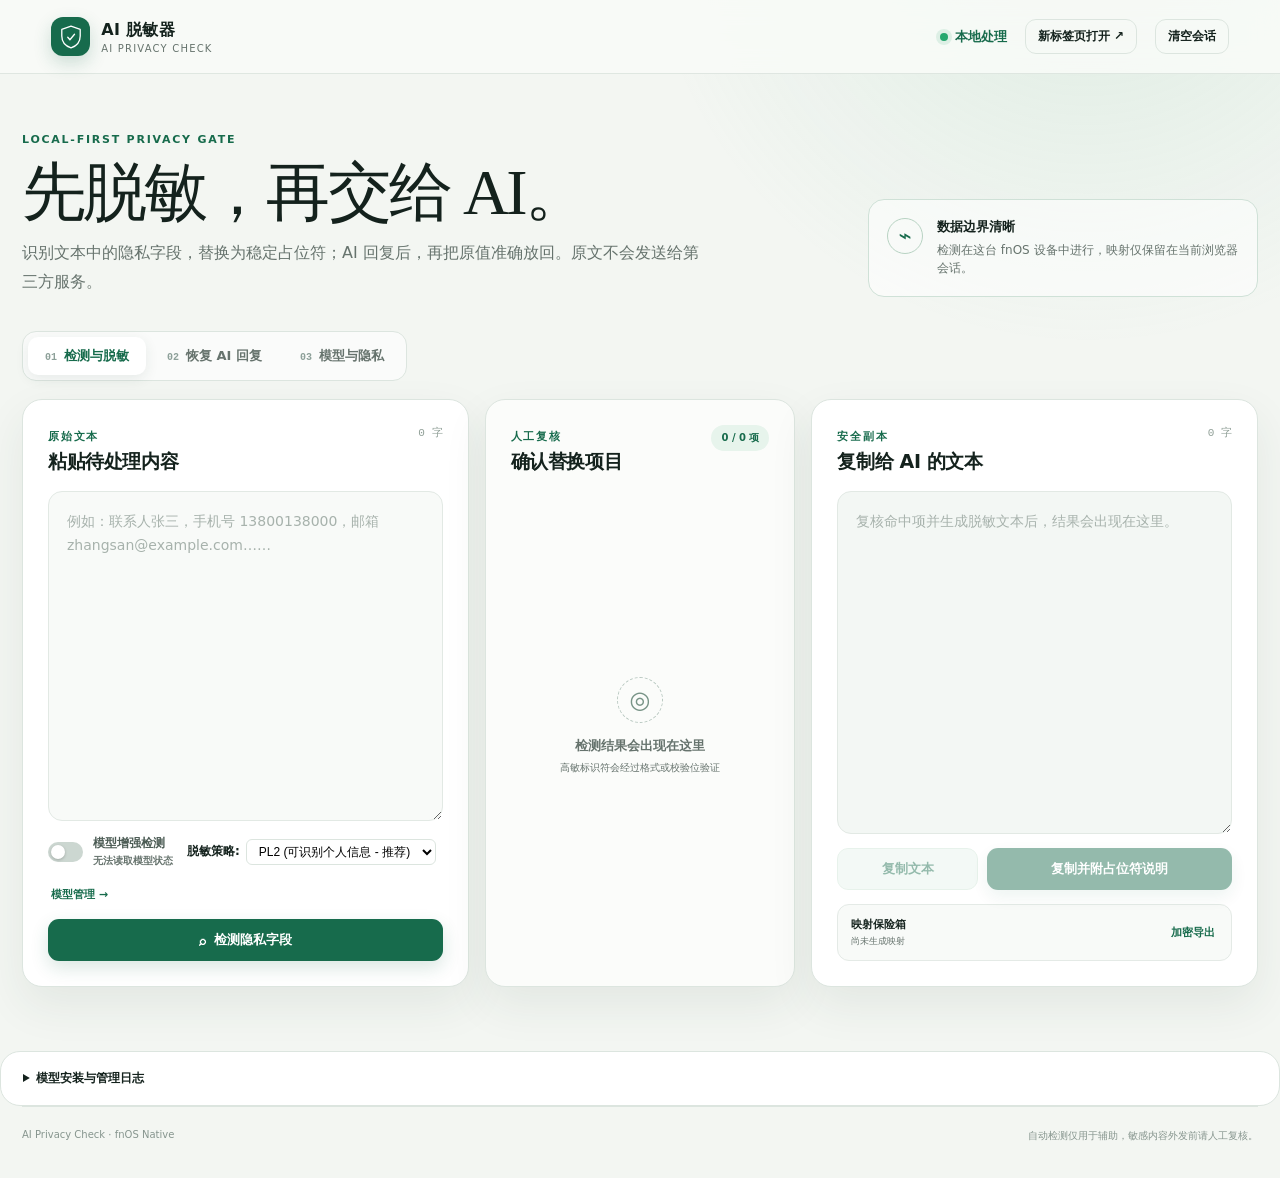
==== commit d1e7d936: "feat(fnos): harden GPU runtimes, model import, and uninstall retention (v0.4.1) - Fix NVIDIA CUDA de" ====
--- a/packaging/ai-privacy-check/app/server/web/index.html
+++ b/packaging/ai-privacy-check/app/server/web/index.html
@@ -5,21 +5,21 @@
     <meta name="viewport" content="width=device-width, initial-scale=1" />
     <meta name="color-scheme" content="light" />
     <meta name="description" content="在 fnOS 本地检测、脱敏并恢复中英文隐私字段。" />
-    <title>隐私净化器 · AI Privacy Check</title>
+    <title>AI 脱敏器 · AI Privacy Check</title>
     <link rel="stylesheet" href="styles.css" />
     <script src="app.js" defer></script>
   </head>
   <body>
     <div class="page-shell">
       <header class="topbar">
-        <a class="brand" href="./" aria-label="隐私净化器首页">
+        <a class="brand" href="./" aria-label="AI 脱敏器首页">
           <span class="brand-mark" aria-hidden="true">
             <svg viewBox="0 0 48 48" role="img">
               <path d="M24 4 41 10v12c0 11-6.8 18.5-17 22C13.8 40.5 7 33 7 22V10l17-6Z" />
               <path d="M18 24.5 22 29l8.5-10" />
             </svg>
           </span>
-          <span><strong>隐私净化器</strong><small>AI Privacy Check</small></span>
+          <span><strong>AI 脱敏器</strong><small>AI Privacy Check</small></span>
         </a>
         <div class="topbar-actions">
           <span class="local-status"><i></i>本地处理</span>
@@ -149,24 +149,25 @@
         </section>
 
         <section class="view" id="modelView" hidden>
-          <div class="model-grid">
             <article class="panel model-card">
-              <span class="eyebrow">COMPUTE DEVICE</span>
+              <span class="eyebrow">COMPUTE DEVICE & RUNTIMES</span>
               <div class="model-title-row">
-                <div><h2>计算设备管理</h2><p>NVIDIA CUDA / CPU 自动检测与安全降级</p></div>
+                <div><h2>计算设备与运行时</h2><p>NVIDIA 硬件探测与框架隔离运行时状态</p></div>
                 <span class="status-badge" id="deviceStatusBadge">检测中</span>
               </div>
               <div class="device-controls" style="margin: 12px 0;">
                 <label style="display:flex; align-items:center; gap:8px; font-weight:600; font-size:13px;">
-                  推理目标设备:
-                  <select id="deviceSelect" style="padding:4px 8px; border-radius:6px; border:1px solid var(--line);">
+                  全局设备偏好:
+                  <select id="deviceSelect" style="padding:4px 8px; border-radius:6px; border:1px solid var(--line); background:var(--paper);">
                     <option value="auto">Auto（优先使用 CUDA）</option>
                     <option value="cpu">强制 CPU</option>
                     <option value="cuda">强制 NVIDIA CUDA</option>
                   </select>
                 </label>
               </div>
-              <p class="model-detail" id="deviceDetail">正在检测硬件环境…</p>
+              <div id="deviceTelemetry" style="display:flex; flex-direction:column; gap:8px; font-size:13px; margin-top:8px;">
+                <p class="model-detail" id="deviceDetail">正在检测硬件环境…</p>
+              </div>
             </article>
 
             <article class="panel model-card" style="grid-column: 1 / -1;">
@@ -182,24 +183,33 @@
             </article>
 
             <article class="panel model-card">
-              <span class="eyebrow">LOCAL MANUAL IMPORT</span>
-              <div class="model-title-row"><div><h2>手动导入已有模型</h2><p>无需外网，从 fnOS 授权目录原子导入</p></div></div>
-              <div style="display:flex; flex-direction:column; gap:10px; margin-top:10px;">
-                <label style="font-size:12px;">模型目标类型
-                  <select id="importModelType" style="width:100%; padding:6px; border-radius:6px; border:1px solid var(--line); margin-top:4px;">
-                    <option value="gliner-pii-edge">GLiNER PII Edge (通用 PII 实体抽取, ~500MB)</option>
-                    <option value="gliner-pii-base">GLiNER PII Base (高精度通用 PII, ~1.2GB)</option>
-                    <option value="memprivacy-1.7b-rl">MemPrivacy 1.7B RL (深度语义隐私推理, ~3.5GB)</option>
-                    <option value="memprivacy-4b-rl">MemPrivacy 4B RL (强语义隐私推理大模型, ~8.0GB)</option>
-                    <option value="siamese-uie">SiameseUIE (中文信息抽取模型, ~400MB)</option>
-                  </select>
-                </label>
-                <label style="font-size:12px;">授权路径
-                  <input id="importSourcePath" type="text" placeholder="例如：/var/apps/ai-privacy-check/shares/models/gliner-pii-edge" style="width:100%; padding:6px; border-radius:6px; border:1px solid var(--line); margin-top:4px;" />
-                </label>
-                <button class="button button-secondary" id="confirmImportButton" type="button">校验并导入模型</button>
-              </div>
-              <p class="form-help">符合 fnOS ACL 授权体系，package 用户只访问获授权目录，导入过程不中断现有服务。</p>
+              <span class="eyebrow">LOCAL MODELS & SHARES</span>
+              <div class="model-title-row">
+                <div><h2>本地共享模型源</h2><p>用户共享目录：AI 脱敏器/models</p></div>
+                <button class="button button-ghost button-small" id="scanSharedButton" type="button">扫描共享目录</button>
+              </div>
+              <div id="sharedModelsList" style="display:flex; flex-direction:column; gap:8px; margin: 10px 0;">
+                <!-- Scanned models rendered here -->
+              </div>
+              <details style="margin-top: 10px;">
+                <summary style="cursor:pointer; font-size:12px; color:var(--text-muted);">高级：从已授权自定义目录导入</summary>
+                <div style="display:flex; flex-direction:column; gap:10px; margin-top:10px;">
+                  <label style="font-size:12px;">模型目标类型
+                    <select id="importModelType" style="width:100%; padding:6px; border-radius:6px; border:1px solid var(--line); margin-top:4px;">
+                      <option value="gliner-pii-edge">GLiNER PII Edge (通用 PII 实体抽取, ~310MB)</option>
+                      <option value="gliner-pii-base">GLiNER PII Base (高精度通用 PII, ~850MB)</option>
+                      <option value="memprivacy-1.7b-rl">MemPrivacy 1.7B RL (深度语义隐私推理, ~3.4GB)</option>
+                      <option value="memprivacy-4b-rl">MemPrivacy 4B RL (强语义隐私推理大模型, ~7.8GB)</option>
+                      <option value="siamese-uie">SiameseUIE (中文信息抽取模型, ~420MB)</option>
+                    </select>
+                  </label>
+                  <label style="font-size:12px;">授权路径
+                    <input id="importSourcePath" type="text" placeholder="例如：/var/apps/ai-privacy-check/shares/ai-privacy-check/models/gliner-pii-edge" style="width:100%; padding:6px; border-radius:6px; border:1px solid var(--line); margin-top:4px;" />
+                  </label>
+                  <button class="button button-secondary" id="confirmImportButton" type="button">校验并导入模型</button>
+                </div>
+              </details>
+              <p class="form-help">将模型下载并放入共享目录后点击扫描即可一键导入。应用复制校验后激活，不修改用户共享源文件。</p>
             </article>
 
             <article class="panel boundary-card">
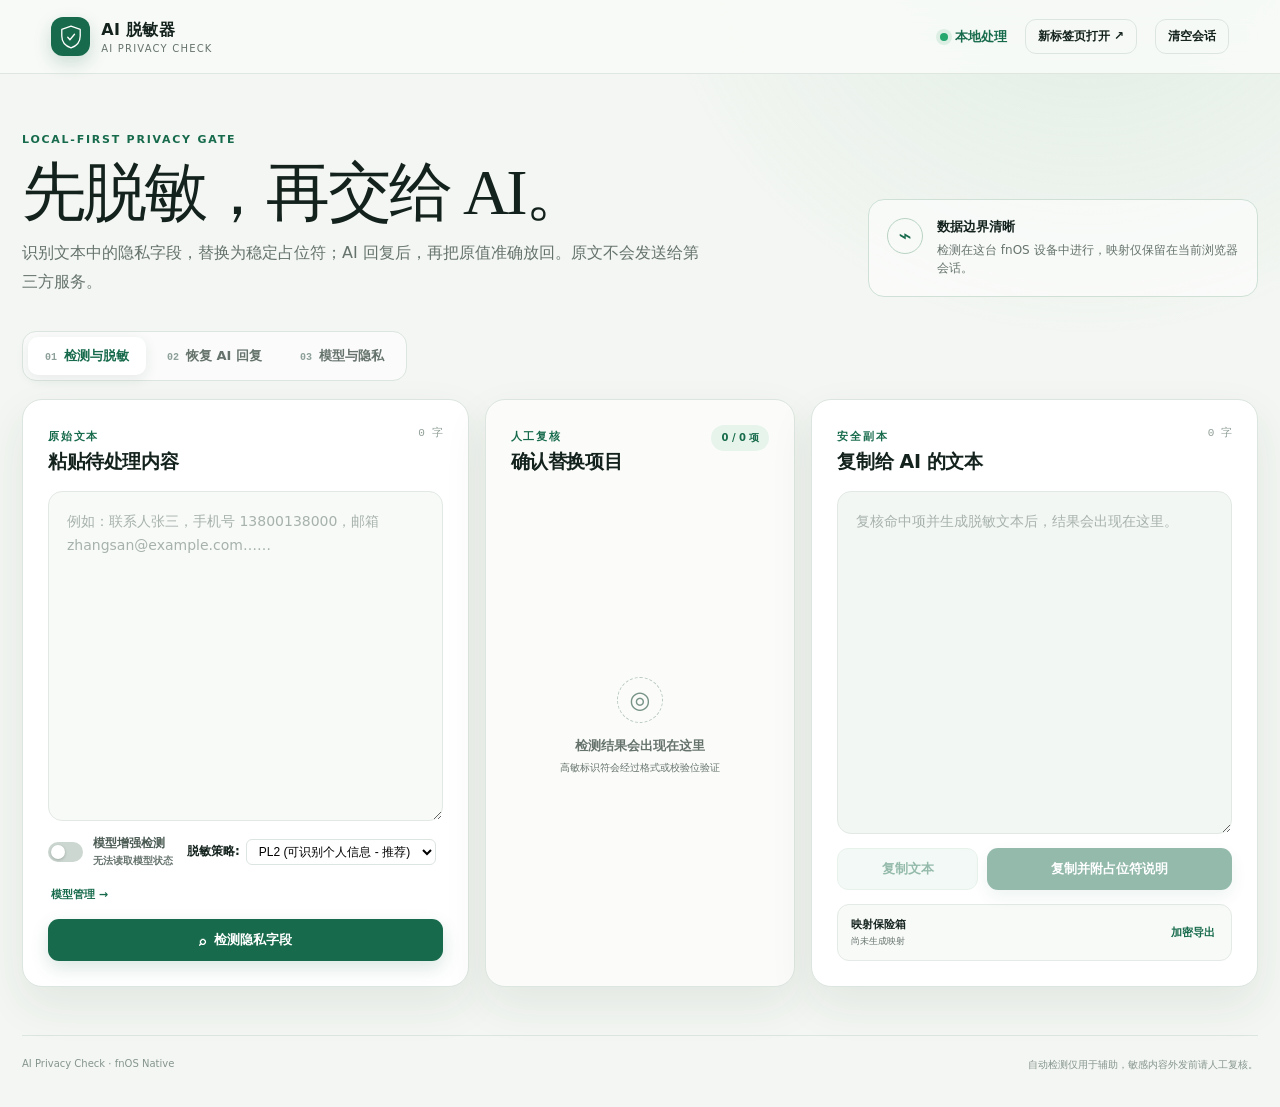
==== commit 4ff02fd3: "feat(runtime): decouple control plane from ML inference via isolated IPC workers (v0.5.0) - Enforce " ====
--- a/packaging/ai-privacy-check/app/server/web/index.html
+++ b/packaging/ai-privacy-check/app/server/web/index.html
@@ -149,6 +149,7 @@
         </section>
 
         <section class="view" id="modelView" hidden>
+          <div class="model-grid">
             <article class="panel model-card">
               <span class="eyebrow">COMPUTE DEVICE & RUNTIMES</span>
               <div class="model-title-row">
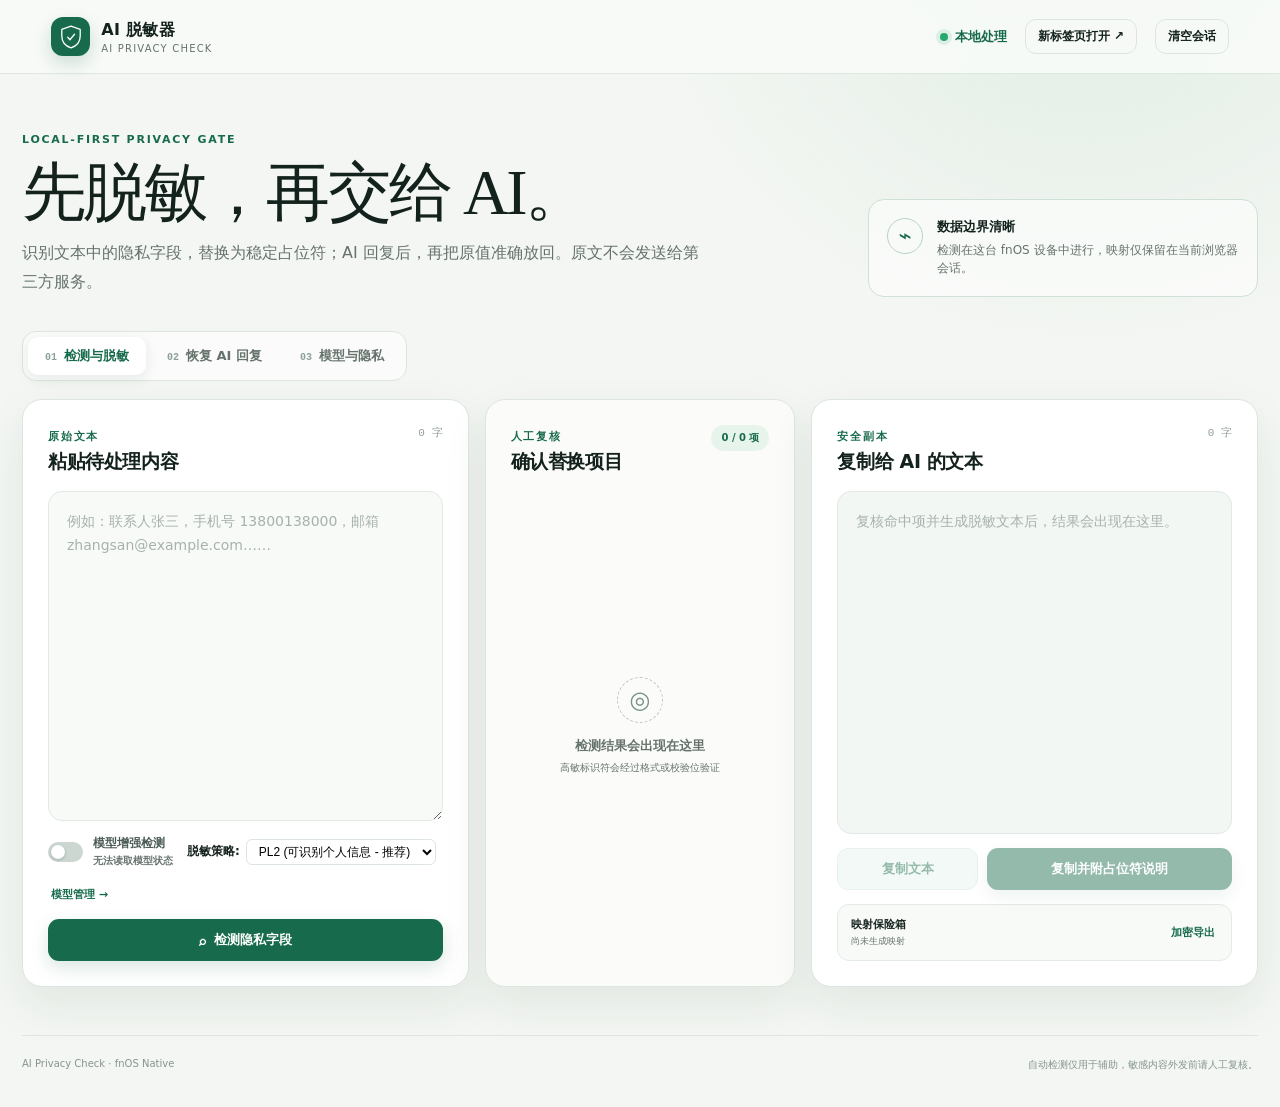
==== commit fdb7454f: "feat(ui): link safe-copy markers with review cards and add manual privacy annotation" ====
--- a/packaging/ai-privacy-check/app/server/web/index.html
+++ b/packaging/ai-privacy-check/app/server/web/index.html
@@ -101,7 +101,15 @@
                 <div><span class="step-label">安全副本</span><h2>复制给 AI 的文本</h2></div>
                 <span class="counter" id="redactedCounter">0 字</span>
               </div>
-              <textarea id="redactedText" readonly spellcheck="false" placeholder="复核命中项并生成脱敏文本后，结果会出现在这里。"></textarea>
+              <div
+                class="redacted-preview"
+                id="redactedPreview"
+                role="textbox"
+                aria-label="复制给 AI 的脱敏文本；点击占位符可定位到对应的人工复核项目"
+                aria-readonly="true"
+                tabindex="0"
+              ><span class="redacted-preview-empty">复核命中项并生成脱敏文本后，结果会出现在这里。</span></div>
+              <textarea id="redactedText" hidden readonly aria-hidden="true" tabindex="-1"></textarea>
               <div class="output-actions">
                 <button class="button button-secondary" id="copyRedactedButton" type="button" disabled>复制文本</button>
                 <button class="button button-primary" id="copyPromptButton" type="button" disabled>复制并附占位符说明</button>
@@ -245,6 +253,7 @@
         <div class="dialog-actions"><button class="button button-ghost" value="cancel">取消</button><button class="button button-primary" id="confirmExportButton" type="button">加密并下载</button></div>
       </form>
     </dialog>
+    <div class="selection-popover" id="selectionPopover" role="menu" hidden></div>
     <div class="toast" id="toast" role="status" aria-live="polite"></div>
   </body>
 </html>
--- a/packaging/ai-privacy-check/app/server/web/styles.css
+++ b/packaging/ai-privacy-check/app/server/web/styles.css
@@ -58,6 +58,38 @@
 textarea:focus { border-color: #72aa8d; box-shadow: 0 0 0 4px rgba(52, 135, 94, .1); background: white; }
 textarea::placeholder, input::placeholder { color: #a7b2ac; }
 textarea[readonly] { background: #f3f7f4; }
+.redacted-preview { width: 100%; min-height: 330px; flex: 1; overflow: auto; padding: 18px; color: var(--ink); background: #f3f7f4; border: 1px solid #e2e9e4; border-radius: 14px; outline: none; white-space: pre-wrap; overflow-wrap: anywhere; line-height: 1.7; font-size: 14px; transition: .18s ease; }
+.redacted-preview:focus-visible { border-color: #72aa8d; box-shadow: 0 0 0 4px rgba(52, 135, 94, .1); background: white; }
+.redacted-preview-empty { color: #a7b2ac; }
+.redacted-token { appearance: none; display: inline; position: relative; margin: 0 2px; padding: 1px 7px 2px; border: 0; border-radius: 5px 8px 4px 7px; color: #694806; background: linear-gradient(176deg, transparent 8%, rgba(250, 205, 82, .36) 8%, rgba(250, 205, 82, .78) 82%, rgba(237, 179, 32, .46) 82%, transparent 96%); box-shadow: inset 0 -1px 0 rgba(174, 119, 0, .18); font: 720 .92em/1.65 ui-monospace, "PingFang SC", monospace; cursor: pointer; transform: rotate(-.2deg); box-decoration-break: clone; -webkit-box-decoration-break: clone; transition: color .16s ease, filter .16s ease, transform .16s ease; }
+.redacted-token::after { content: " ↔"; color: #997012; font-size: .76em; }
+.redacted-token:hover { color: #3e6e58; filter: saturate(1.12); transform: rotate(0) translateY(-1px); }
+.redacted-token:focus-visible { outline: 2px solid #25815d; outline-offset: 2px; }
+.redacted-preview.is-retargeting { border-color: #dfae30; background: #fbf9f4; box-shadow: 0 0 0 3px rgba(223, 174, 48, .12); }
+.redacted-preview.is-retargeting .redacted-plain { opacity: .6; }
+.redacted-retarget-instruction { display: flex; align-items: center; justify-content: space-between; gap: 10px; padding: 8px 12px; margin-bottom: 12px; border-radius: 8px; background: #fff8e6; border: 1px solid #f0d58c; color: #825a07; font-size: 11px; font-weight: 600; }
+.redacted-retarget-instruction button { appearance: none; border: 1px solid #d4a72c; border-radius: 5px; padding: 2px 8px; background: white; color: #825a07; font-size: 10px; cursor: pointer; }
+.redacted-retarget-instruction button:hover { background: #fdf5df; }
+.redacted-retarget-source { display: inline; background: #fff2c4; outline: 2px dashed #cf8c04; outline-offset: 1px; border-radius: 4px; padding: 1px 3px; font-weight: 700; color: #5c3c00; }
+.selection-popover { position: fixed; z-index: 90; display: flex; flex-direction: column; gap: 6px; padding: 8px 10px; border-radius: 10px; background: #1e332a; color: #f0f7f3; box-shadow: 0 10px 30px rgba(0, 0, 0, .28), 0 2px 6px rgba(0, 0, 0, .15); font-size: 11px; user-select: none; max-width: min(340px, calc(100vw - 20px)); }
+.selection-popover.is-type-picker { background: white; color: var(--ink); border: 1px solid var(--line); padding: 12px 14px; max-width: 320px; box-shadow: 0 14px 40px rgba(15, 44, 31, .18), 0 3px 10px rgba(0, 0, 0, .08); }
+.selection-popover-title { font-weight: 700; font-size: 11px; color: #9cd3b7; }
+.selection-popover.is-type-picker .selection-popover-title { color: var(--ink); font-size: 12px; }
+.selection-popover-hint { font-size: 10px; color: var(--muted); margin-top: -2px; margin-bottom: 4px; }
+.selection-popover-actions { display: flex; align-items: center; gap: 6px; }
+.selection-action { appearance: none; border: 0; border-radius: 6px; padding: 5px 10px; font-size: 11px; font-weight: 600; cursor: pointer; background: rgba(255, 255, 255, .15); color: white; transition: .15s ease; }
+.selection-action:hover { background: rgba(255, 255, 255, .25); }
+.selection-action.is-primary { background: var(--green); color: white; }
+.selection-action.is-primary:hover { background: #237651; }
+.selection-action.is-danger { background: #cf222e; color: white; }
+.selection-action.is-danger:hover { background: #a41923; }
+.selection-popover.is-type-picker .selection-action { background: #eef3f0; color: #355347; }
+.selection-popover.is-type-picker .selection-action:hover { background: #e0eae4; }
+.selection-type-options { display: flex; flex-wrap: wrap; gap: 5px; margin: 6px 0 10px; max-height: 180px; overflow-y: auto; }
+.selection-type-option { appearance: none; border: 1px solid #dce6e0; border-radius: 6px; padding: 4px 8px; background: #f7faf8; color: #3a4f45; font-size: 11px; font-weight: 600; cursor: pointer; transition: .14s ease; }
+.selection-type-option:hover { border-color: #8bbfa3; background: #eef7f2; }
+.selection-type-option.is-selected { border-color: var(--green); background: var(--green-pale); color: var(--green); box-shadow: 0 0 0 1px var(--green); }
+.selection-popover-confirm { justify-content: flex-end; margin-top: 4px; }
 .engine-row { min-height: 58px; margin: 14px 0; display: flex; align-items: center; justify-content: space-between; gap: 12px; }
 .switch-label { display: flex; align-items: center; gap: 10px; cursor: pointer; }
 .switch-label input { position: absolute; opacity: 0; pointer-events: none; }
@@ -88,17 +120,38 @@
 .empty-state p { margin: 6px 0; font-size: 13px; font-weight: 680; }
 .empty-state small { font-size: 10px; }
 .entity-list { display: flex; flex-direction: column; gap: 9px; overflow: auto; max-height: 435px; padding-right: 3px; }
-.entity-card { display: grid; grid-template-columns: 20px 1fr; gap: 9px; padding: 11px; border: 1px solid #e1e8e3; border-radius: 12px; background: white; }
+.entity-card { display: grid; grid-template-columns: 20px 1fr; gap: 9px; padding: 11px; border: 1px solid #e1e8e3; border-radius: 12px; background: white; cursor: pointer; outline: none; transition: border-color .18s ease, background .18s ease, box-shadow .18s ease, transform .18s ease; }
 .entity-card:has(input[type="checkbox"]:checked) { border-color: #bdd8c8; background: #f7fbf8; }
+.entity-card:focus-visible { border-color: #72aa8d; box-shadow: 0 0 0 3px rgba(52, 135, 94, .12); }
 .entity-card input[type="checkbox"] { width: 15px; height: 15px; margin-top: 3px; accent-color: var(--green); }
 .entity-main { min-width: 0; }
 .entity-top { display: flex; justify-content: space-between; align-items: center; gap: 8px; }
 .entity-type { color: var(--green); font-size: 10px; font-weight: 790; }
-.entity-score { color: #8c9b94; font-family: ui-monospace, monospace; font-size: 9px; }
+.entity-score { margin-left: auto; color: #8c9b94; font-family: ui-monospace, monospace; font-size: 9px; }
+.entity-link-button { width: 23px; height: 23px; display: inline-grid; place-items: center; flex: 0 0 auto; padding: 0; border: 1px solid #d8e5dc; border-radius: 7px; color: var(--green); background: #f4faf6; cursor: pointer; font-size: 12px; font-weight: 800; line-height: 1; }
+.entity-link-button:hover { border-color: #9fc5ae; background: #eaf5ee; }
+.entity-link-button:focus-visible { outline: 2px solid #25815d; outline-offset: 2px; }
+.entity-menu-button { width: 23px; height: 23px; display: inline-grid; place-items: center; flex: 0 0 auto; padding: 0; border: 1px solid #d8e5dc; border-radius: 7px; color: #64766e; background: #f4faf6; cursor: pointer; font-size: 13px; font-weight: 800; line-height: 1; }
+.entity-menu-button:hover { border-color: #9fc5ae; background: #eaf5ee; color: var(--green); }
+.entity-menu-button:focus-visible { outline: 2px solid #25815d; outline-offset: 2px; }
+.entity-card.is-retargeting { border-color: #dfae30; background: #fffdf7; box-shadow: 0 0 0 2px rgba(223, 174, 48, .18); }
 .entity-value { display: block; margin: 5px 0 7px; overflow: hidden; text-overflow: ellipsis; white-space: nowrap; font-size: 12px; font-weight: 650; }
 .entity-replacement { width: 100%; height: 30px; padding: 5px 8px; border: 1px solid #dce6e0; border-radius: 7px; color: #426458; background: white; font-family: ui-monospace, "PingFang SC", monospace; font-size: 9px; outline: none; }
 .entity-replacement:focus { border-color: #70a98b; }
 .source-tags { margin-top: 5px; color: #93a199; font-size: 9px; }
+.entity-card.is-link-target { animation: entity-link-pulse 1.15s ease-out; }
+.redacted-token.is-link-target { animation: token-link-pulse 1.15s ease-out; }
+@keyframes entity-link-pulse {
+  0%, 100% { transform: translateX(0); box-shadow: none; }
+  22% { transform: translateX(4px); border-color: #dfae30; box-shadow: 0 0 0 5px rgba(242, 190, 51, .2); }
+  45% { transform: translateX(-2px); }
+  70% { transform: translateX(1px); border-color: #dfae30; box-shadow: 0 0 0 3px rgba(242, 190, 51, .12); }
+}
+@keyframes token-link-pulse {
+  0%, 100% { filter: saturate(1); box-shadow: inset 0 -1px 0 rgba(174, 119, 0, .18); }
+  35% { filter: saturate(1.3) brightness(1.04); box-shadow: 0 0 0 5px rgba(242, 190, 51, .26); }
+  68% { filter: saturate(1.15); box-shadow: 0 0 0 2px rgba(242, 190, 51, .14); }
+}
 .review-footer { margin-top: auto; padding-top: 14px; display: flex; justify-content: space-between; }
 .output-actions { display: grid; grid-template-columns: .8fr 1.4fr; gap: 9px; margin-top: 14px; }
 .vault-strip { margin-top: 14px; padding: 12px 13px; display: flex; justify-content: space-between; align-items: center; gap: 10px; border-radius: 12px; background: #f8faf8; border: 1px solid #e4eae6; }
@@ -107,6 +160,9 @@
 .vault-strip small { margin-top: 3px; color: var(--muted); font-size: 9px; }
 .notice { margin-top: 14px; padding: 13px 16px; border-radius: 12px; border: 1px solid #efd49e; color: #744606; background: var(--amber-pale); font-size: 12px; line-height: 1.6; }
 .notice.is-error { border-color: #e7b9b6; color: var(--red); background: #fff0ef; }
+@media (prefers-reduced-motion: reduce) {
+  .entity-card.is-link-target, .redacted-token.is-link-target { animation: none; }
+}
 .restore-header { display: flex; align-items: end; justify-content: space-between; gap: 24px; padding: 22px 4px 20px; }
 .restore-header h2 { font-size: 28px; }
 .restore-header p { margin: 8px 0 0; color: var(--muted); font-size: 13px; }
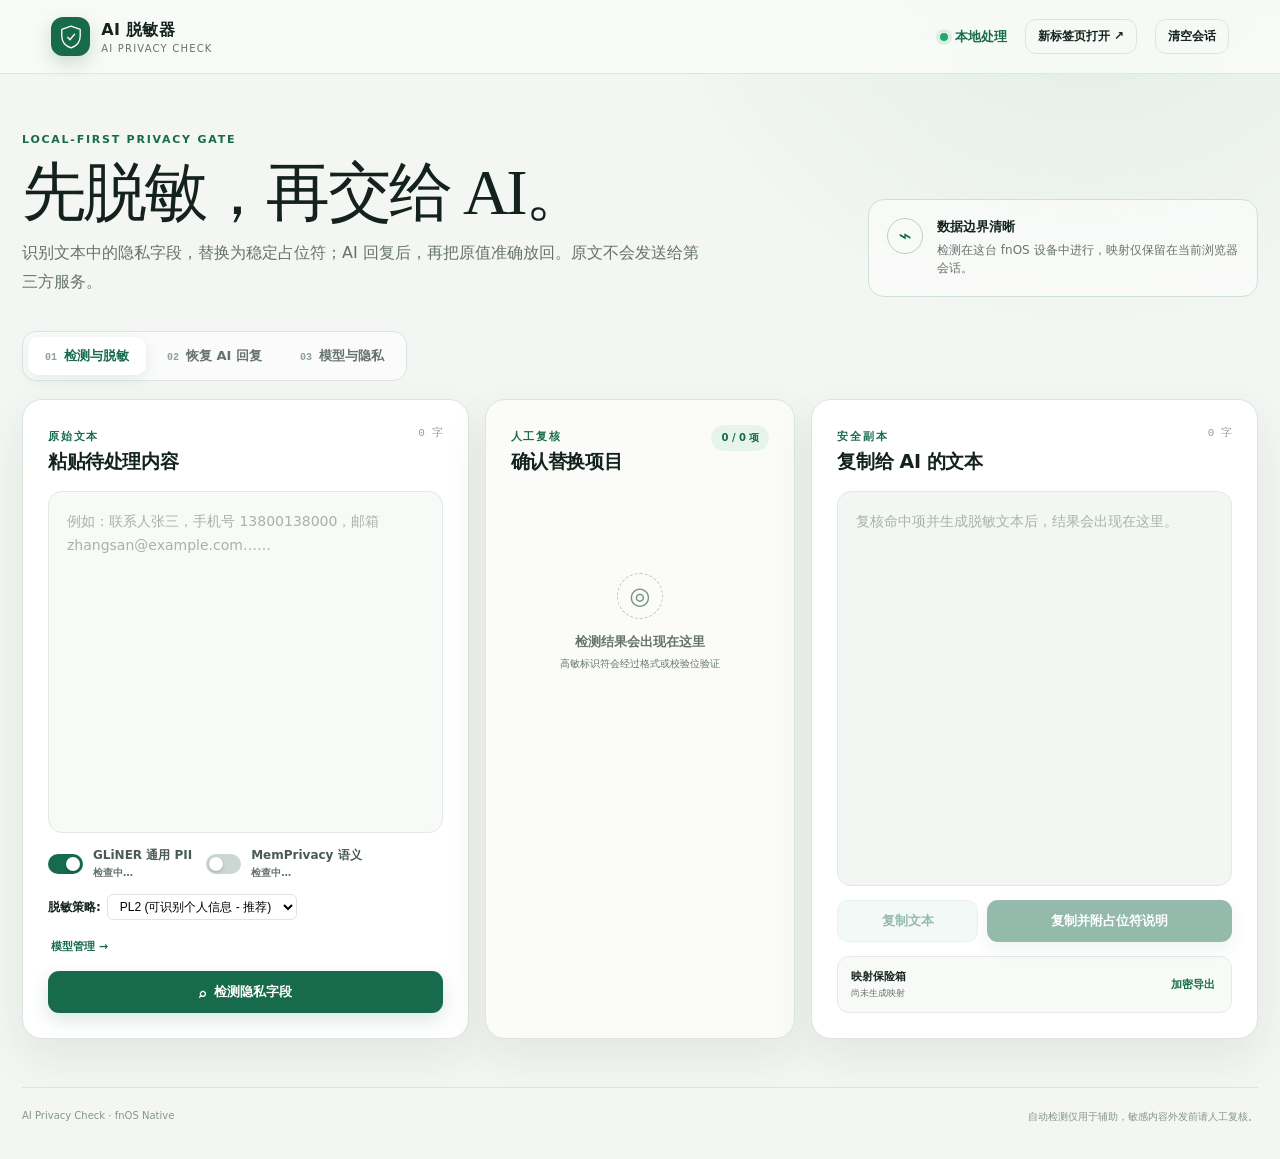
==== commit 1479588e: "feat(ui): separate GLiNER and semantic privacy controls" ====
--- a/packaging/ai-privacy-check/app/server/web/index.html
+++ b/packaging/ai-privacy-check/app/server/web/index.html
@@ -57,10 +57,15 @@
               <textarea id="sourceText" spellcheck="false" placeholder="例如：联系人张三，手机号 13800138000，邮箱 zhangsan@example.com……"></textarea>
               <div class="engine-row" style="display:flex; gap:16px; align-items:center; justify-content:space-between; flex-wrap:wrap;">
                 <div style="display:flex; gap:14px; align-items:center; flex-wrap:wrap;">
-                  <label class="switch-label" for="useModelToggle">
-                    <input id="useModelToggle" type="checkbox" />
+                  <label class="switch-label" for="glinerToggle">
+                    <input id="glinerToggle" type="checkbox" />
                     <span class="switch" aria-hidden="true"></span>
-                    <span><strong>模型增强检测</strong><small id="modelInlineStatus">正在检查模型状态…</small></span>
+                    <span><strong>GLiNER 通用 PII</strong><small id="glinerInlineStatus">检查中…</small></span>
+                  </label>
+                  <label class="switch-label" for="memprivacyToggle">
+                    <input id="memprivacyToggle" type="checkbox" />
+                    <span class="switch" aria-hidden="true"></span>
+                    <span><strong>MemPrivacy 语义</strong><small id="memprivacyInlineStatus">检查中…</small></span>
                   </label>
                   <label style="display:flex; align-items:center; gap:6px; font-size:12px; font-weight:600; color:var(--text);">
                     脱敏策略:
--- a/packaging/ai-privacy-check/app/server/web/styles.css
+++ b/packaging/ai-privacy-check/app/server/web/styles.css
@@ -51,14 +51,17 @@
 .workspace-grid { display: grid; grid-template-columns: minmax(0, 1.12fr) minmax(300px, .78fr) minmax(0, 1.12fr); gap: 16px; align-items: stretch; }
 .panel { background: var(--paper); border: 1px solid var(--line); border-radius: var(--radius); box-shadow: var(--shadow); }
 .workspace-grid > .panel { min-height: 560px; padding: 25px; display: flex; flex-direction: column; }
-.panel-heading { display: flex; align-items: start; justify-content: space-between; gap: 18px; margin-bottom: 17px; }
+#maskView .workspace-grid > .panel { height: 640px; min-height: 0; }
+.panel-heading { display: flex; align-items: start; justify-content: space-between; gap: 18px; margin-bottom: 17px; flex-shrink: 0; }
 .panel-heading h2, .restore-header h2, .model-card h2, .boundary-card h2, dialog h2 { margin: 5px 0 0; font-size: 19px; line-height: 1.3; letter-spacing: -.02em; }
 .counter { color: #91a098; font-family: ui-monospace, SFMono-Regular, monospace; font-size: 11px; white-space: nowrap; }
 textarea { width: 100%; min-height: 330px; flex: 1; resize: vertical; padding: 18px; color: var(--ink); background: #f8faf8; border: 1px solid #e2e9e4; border-radius: 14px; outline: none; line-height: 1.7; font-size: 14px; transition: .18s ease; }
+#maskView #sourceText { min-height: 0; flex: 1 1 0; overflow: auto; resize: none; }
 textarea:focus { border-color: #72aa8d; box-shadow: 0 0 0 4px rgba(52, 135, 94, .1); background: white; }
 textarea::placeholder, input::placeholder { color: #a7b2ac; }
 textarea[readonly] { background: #f3f7f4; }
 .redacted-preview { width: 100%; min-height: 330px; flex: 1; overflow: auto; padding: 18px; color: var(--ink); background: #f3f7f4; border: 1px solid #e2e9e4; border-radius: 14px; outline: none; white-space: pre-wrap; overflow-wrap: anywhere; line-height: 1.7; font-size: 14px; transition: .18s ease; }
+#maskView .redacted-preview { min-height: 0; flex: 1 1 0; overflow-y: auto; overflow-x: hidden; }
 .redacted-preview:focus-visible { border-color: #72aa8d; box-shadow: 0 0 0 4px rgba(52, 135, 94, .1); background: white; }
 .redacted-preview-empty { color: #a7b2ac; }
 .redacted-token { appearance: none; display: inline; position: relative; margin: 0 2px; padding: 1px 7px 2px; border: 0; border-radius: 5px 8px 4px 7px; color: #694806; background: linear-gradient(176deg, transparent 8%, rgba(250, 205, 82, .36) 8%, rgba(250, 205, 82, .78) 82%, rgba(237, 179, 32, .46) 82%, transparent 96%); box-shadow: inset 0 -1px 0 rgba(174, 119, 0, .18); font: 720 .92em/1.65 ui-monospace, "PingFang SC", monospace; cursor: pointer; transform: rotate(-.2deg); box-decoration-break: clone; -webkit-box-decoration-break: clone; transition: color .16s ease, filter .16s ease, transform .16s ease; }
@@ -70,7 +73,7 @@
 .redacted-retarget-instruction { display: flex; align-items: center; justify-content: space-between; gap: 10px; padding: 8px 12px; margin-bottom: 12px; border-radius: 8px; background: #fff8e6; border: 1px solid #f0d58c; color: #825a07; font-size: 11px; font-weight: 600; }
 .redacted-retarget-instruction button { appearance: none; border: 1px solid #d4a72c; border-radius: 5px; padding: 2px 8px; background: white; color: #825a07; font-size: 10px; cursor: pointer; }
 .redacted-retarget-instruction button:hover { background: #fdf5df; }
-.redacted-retarget-source { display: inline; background: #fff2c4; outline: 2px dashed #cf8c04; outline-offset: 1px; border-radius: 4px; padding: 1px 3px; font-weight: 700; color: #5c3c00; }
+.redacted-retarget-source { display: inline; background: #ffe999; border-radius: 4px; padding: 2px 5px; font-weight: 700; color: #4e3300; box-shadow: inset 0 0 0 1px rgba(207, 140, 4, .35); }
 .selection-popover { position: fixed; z-index: 90; display: flex; flex-direction: column; gap: 6px; padding: 8px 10px; border-radius: 10px; background: #1e332a; color: #f0f7f3; box-shadow: 0 10px 30px rgba(0, 0, 0, .28), 0 2px 6px rgba(0, 0, 0, .15); font-size: 11px; user-select: none; max-width: min(340px, calc(100vw - 20px)); }
 .selection-popover.is-type-picker { background: white; color: var(--ink); border: 1px solid var(--line); padding: 12px 14px; max-width: 320px; box-shadow: 0 14px 40px rgba(15, 44, 31, .18), 0 3px 10px rgba(0, 0, 0, .08); }
 .selection-popover-title { font-weight: 700; font-size: 11px; color: #9cd3b7; }
@@ -119,7 +122,8 @@
 .empty-state span { width: 46px; height: 46px; display: grid; place-items: center; margin: 0 auto 8px; border: 1px dashed #b8c8c0; border-radius: 50%; color: #789487; font-size: 24px; }
 .empty-state p { margin: 6px 0; font-size: 13px; font-weight: 680; }
 .empty-state small { font-size: 10px; }
-.entity-list { display: flex; flex-direction: column; gap: 9px; overflow: auto; max-height: 435px; padding-right: 3px; }
+.entity-list { display: flex; flex-direction: column; gap: 9px; overflow-y: auto; overflow-x: hidden; max-height: 435px; padding-right: 3px; }
+#maskView .entity-list { flex: 1 1 0; min-height: 0; max-height: none; }
 .entity-card { display: grid; grid-template-columns: 20px 1fr; gap: 9px; padding: 11px; border: 1px solid #e1e8e3; border-radius: 12px; background: white; cursor: pointer; outline: none; transition: border-color .18s ease, background .18s ease, box-shadow .18s ease, transform .18s ease; }
 .entity-card:has(input[type="checkbox"]:checked) { border-color: #bdd8c8; background: #f7fbf8; }
 .entity-card:focus-visible { border-color: #72aa8d; box-shadow: 0 0 0 3px rgba(52, 135, 94, .12); }
@@ -142,17 +146,16 @@
 .entity-card.is-link-target { animation: entity-link-pulse 1.15s ease-out; }
 .redacted-token.is-link-target { animation: token-link-pulse 1.15s ease-out; }
 @keyframes entity-link-pulse {
-  0%, 100% { transform: translateX(0); box-shadow: none; }
-  22% { transform: translateX(4px); border-color: #dfae30; box-shadow: 0 0 0 5px rgba(242, 190, 51, .2); }
-  45% { transform: translateX(-2px); }
-  70% { transform: translateX(1px); border-color: #dfae30; box-shadow: 0 0 0 3px rgba(242, 190, 51, .12); }
+  0%, 100% { border-color: #e1e8e3; background: white; box-shadow: none; }
+  30% { border-color: #dfae30; background: #fff8df; box-shadow: inset 0 0 0 2px rgba(223, 174, 48, .4), 0 0 0 2px rgba(223, 174, 48, .2); }
+  70% { border-color: #dfae30; background: #fffdf7; box-shadow: inset 0 0 0 1px rgba(223, 174, 48, .25), 0 0 0 1px rgba(223, 174, 48, .12); }
 }
 @keyframes token-link-pulse {
   0%, 100% { filter: saturate(1); box-shadow: inset 0 -1px 0 rgba(174, 119, 0, .18); }
-  35% { filter: saturate(1.3) brightness(1.04); box-shadow: 0 0 0 5px rgba(242, 190, 51, .26); }
-  68% { filter: saturate(1.15); box-shadow: 0 0 0 2px rgba(242, 190, 51, .14); }
-}
-.review-footer { margin-top: auto; padding-top: 14px; display: flex; justify-content: space-between; }
+  35% { filter: saturate(1.3) brightness(1.04); box-shadow: 0 0 0 3px rgba(242, 190, 51, .26); }
+  68% { filter: saturate(1.15); box-shadow: 0 0 0 1px rgba(242, 190, 51, .14); }
+}
+.review-footer { margin-top: auto; padding-top: 14px; display: flex; justify-content: space-between; flex-shrink: 0; }
 .output-actions { display: grid; grid-template-columns: .8fr 1.4fr; gap: 9px; margin-top: 14px; }
 .vault-strip { margin-top: 14px; padding: 12px 13px; display: flex; justify-content: space-between; align-items: center; gap: 10px; border-radius: 12px; background: #f8faf8; border: 1px solid #e4eae6; }
 .vault-strip strong, .vault-strip small { display: block; }
@@ -216,6 +219,9 @@
 
 @media (max-width: 1080px) {
   .workspace-grid { grid-template-columns: 1fr 1fr; }
+  #maskView .workspace-grid > .panel { height: auto; min-height: 480px; }
+  #maskView #sourceText { min-height: 280px; resize: vertical; }
+  #maskView .redacted-preview { min-height: 280px; }
   .review-panel { grid-column: 1 / -1; grid-row: 2; min-height: auto !important; }
   .entity-list { display: grid; grid-template-columns: repeat(2, 1fr); max-height: none; }
   .model-grid { grid-template-columns: 1fr; }
@@ -232,6 +238,9 @@
   .workspace-grid, .restore-grid { grid-template-columns: 1fr; }
   .review-panel { grid-column: auto; grid-row: auto; }
   .workspace-grid > .panel, .restore-grid .panel { min-height: 480px; padding: 20px; }
+  #maskView .workspace-grid > .panel { height: auto; min-height: 440px; }
+  #maskView #sourceText { min-height: 240px; resize: vertical; }
+  #maskView .redacted-preview { min-height: 240px; }
   .entity-list { grid-template-columns: 1fr; }
   .restore-header { display: block; }
   .vault-badge { margin-top: 16px; }
